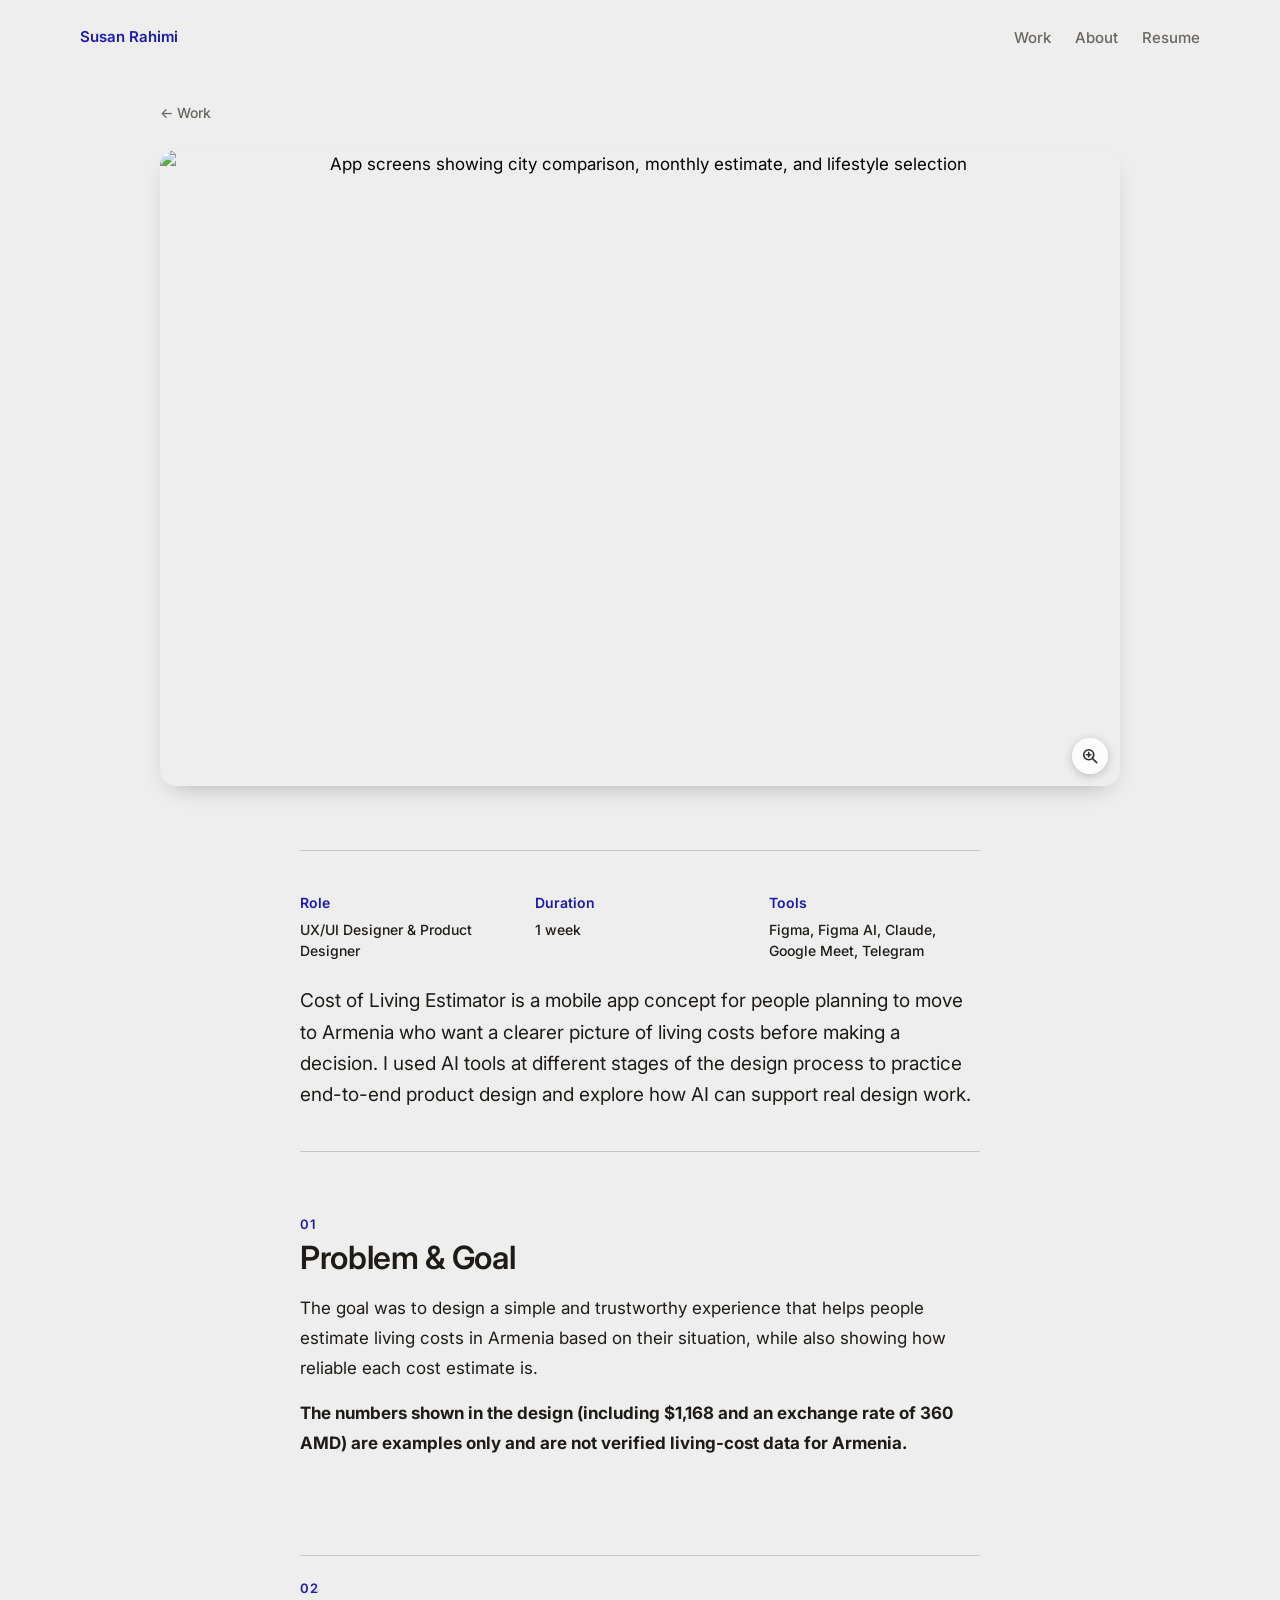
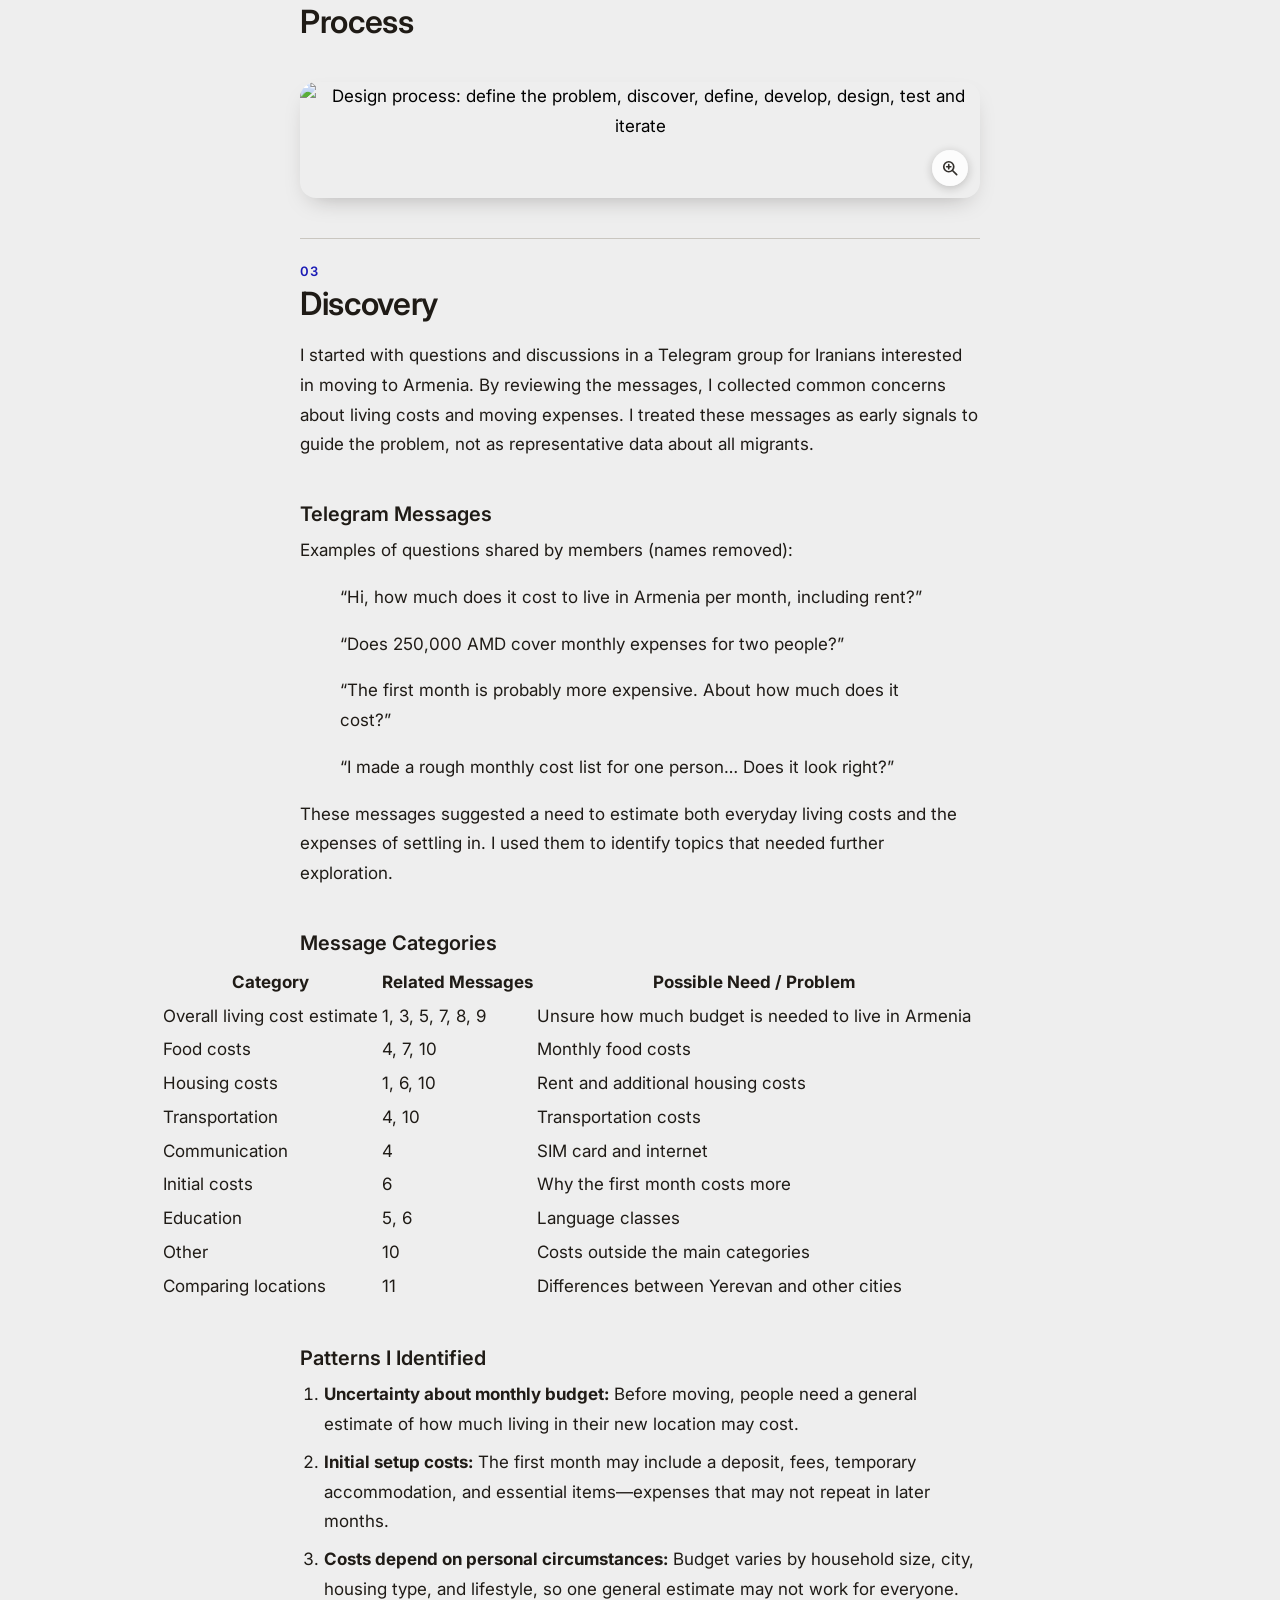
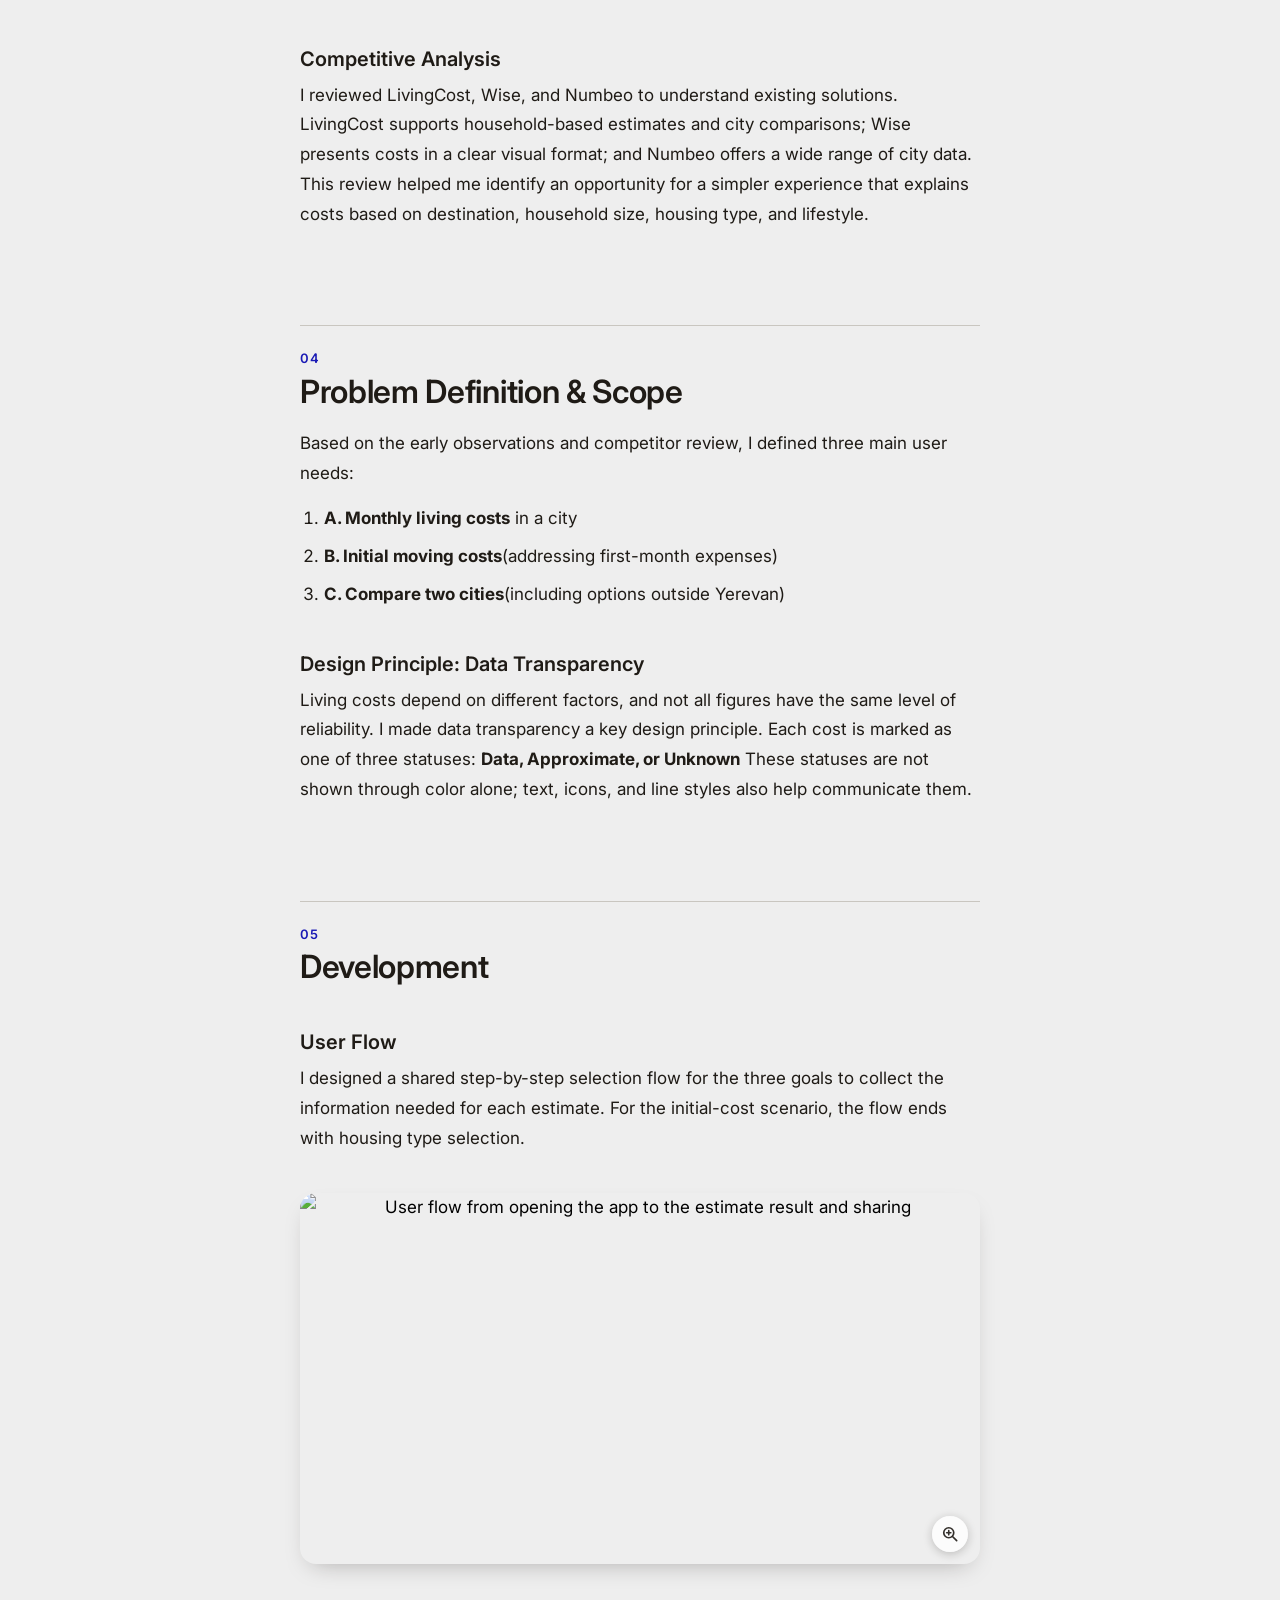
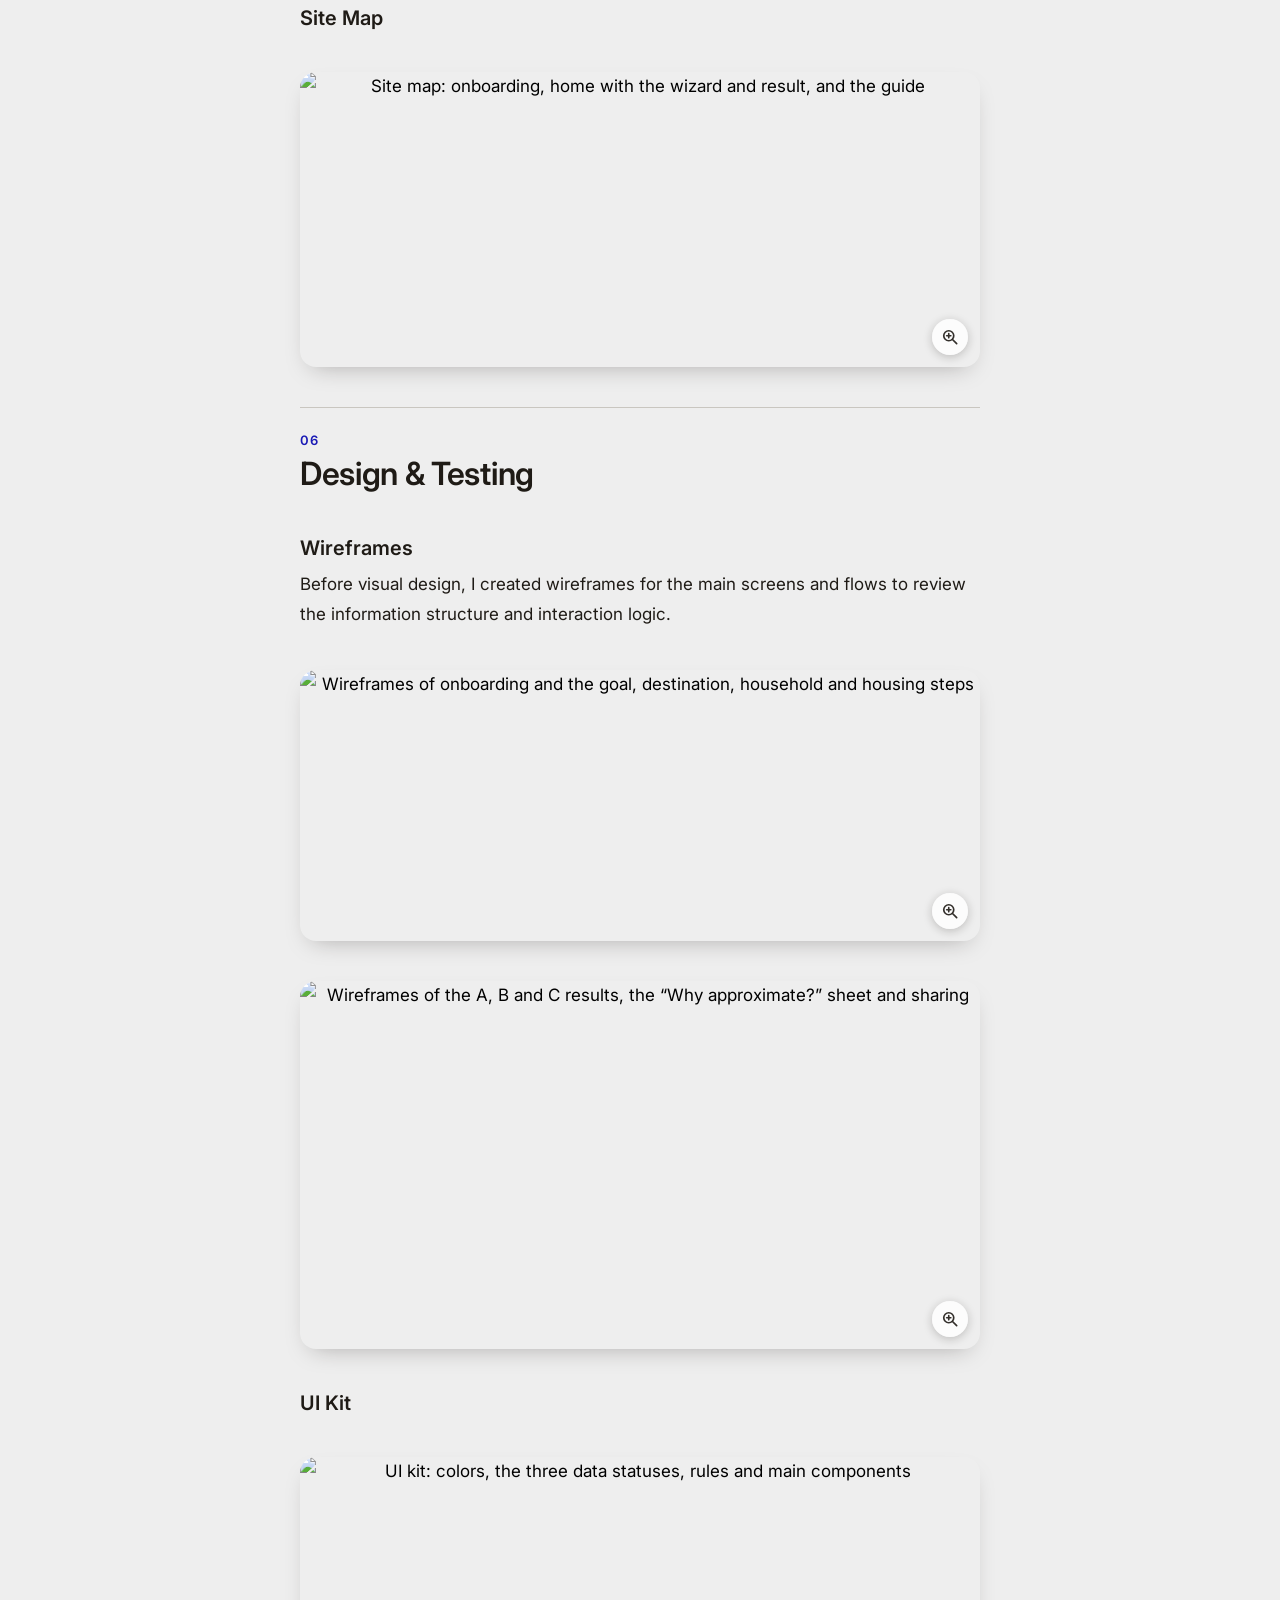
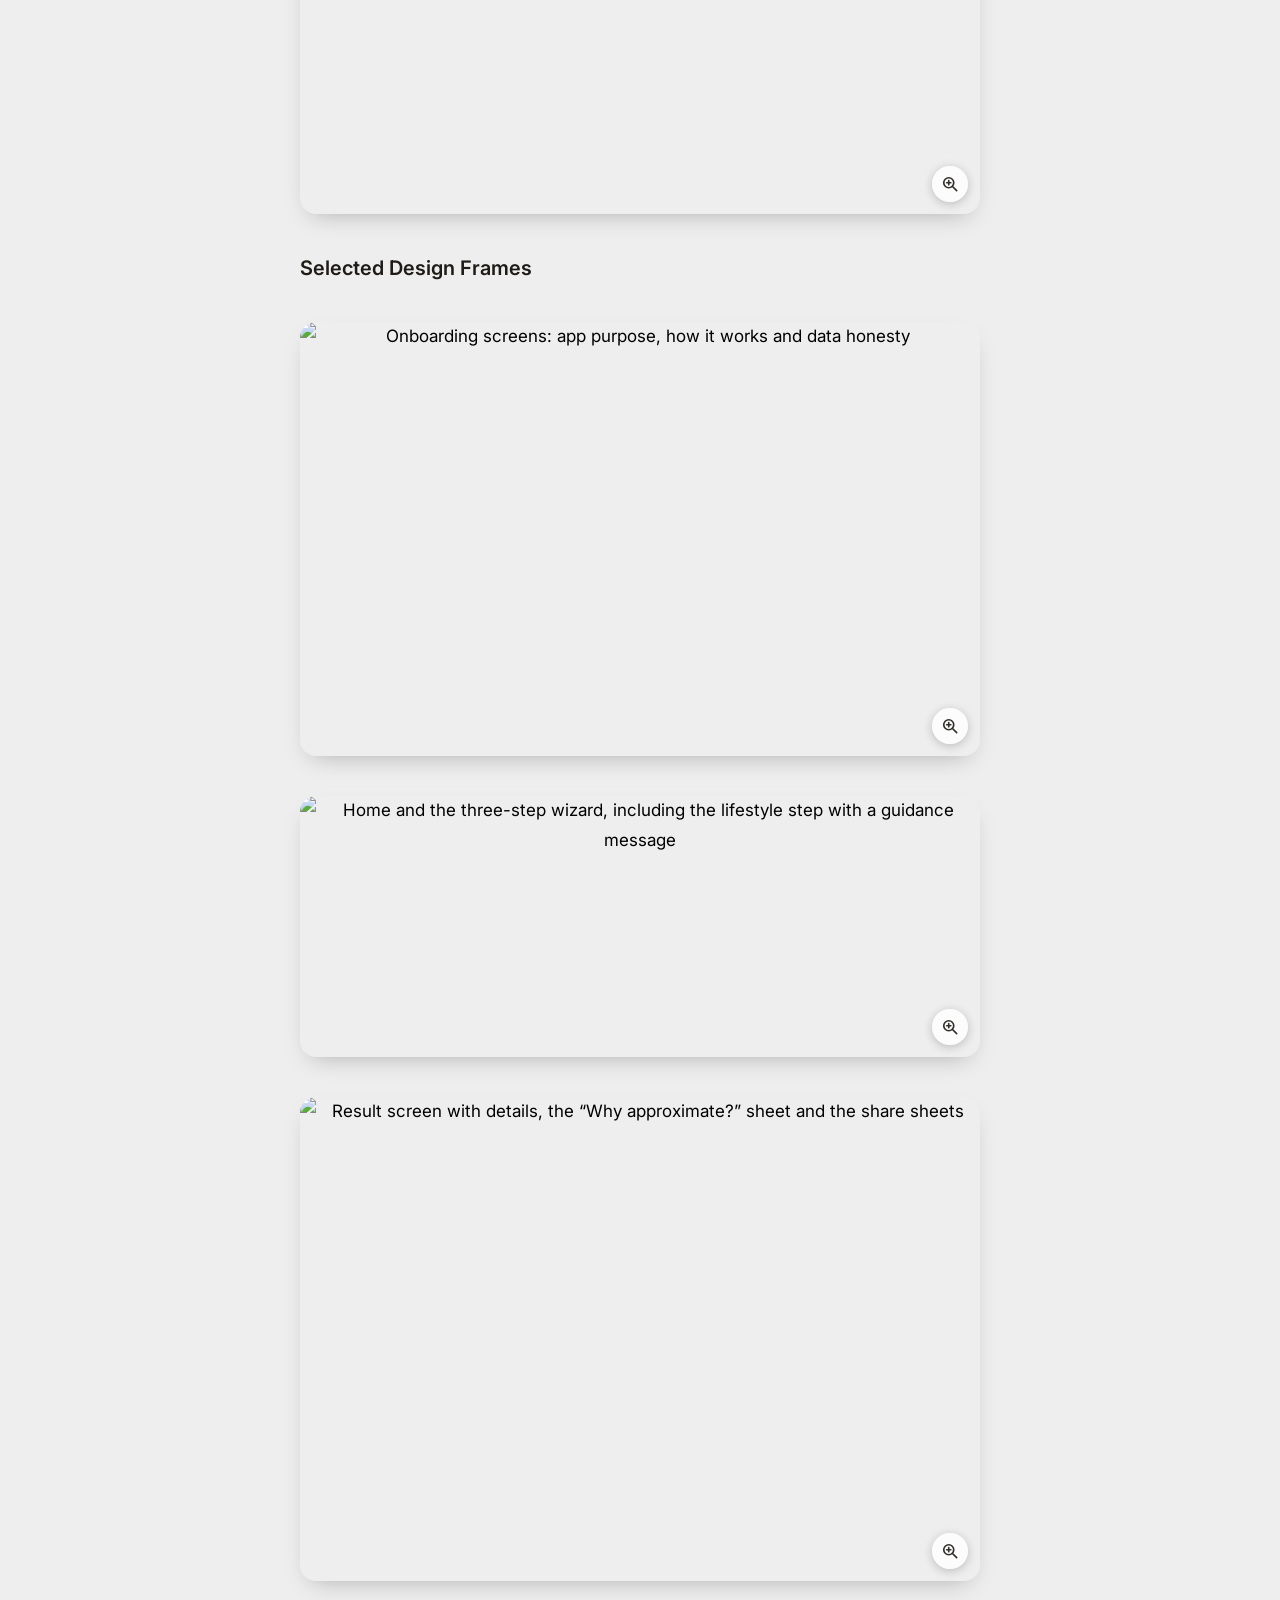
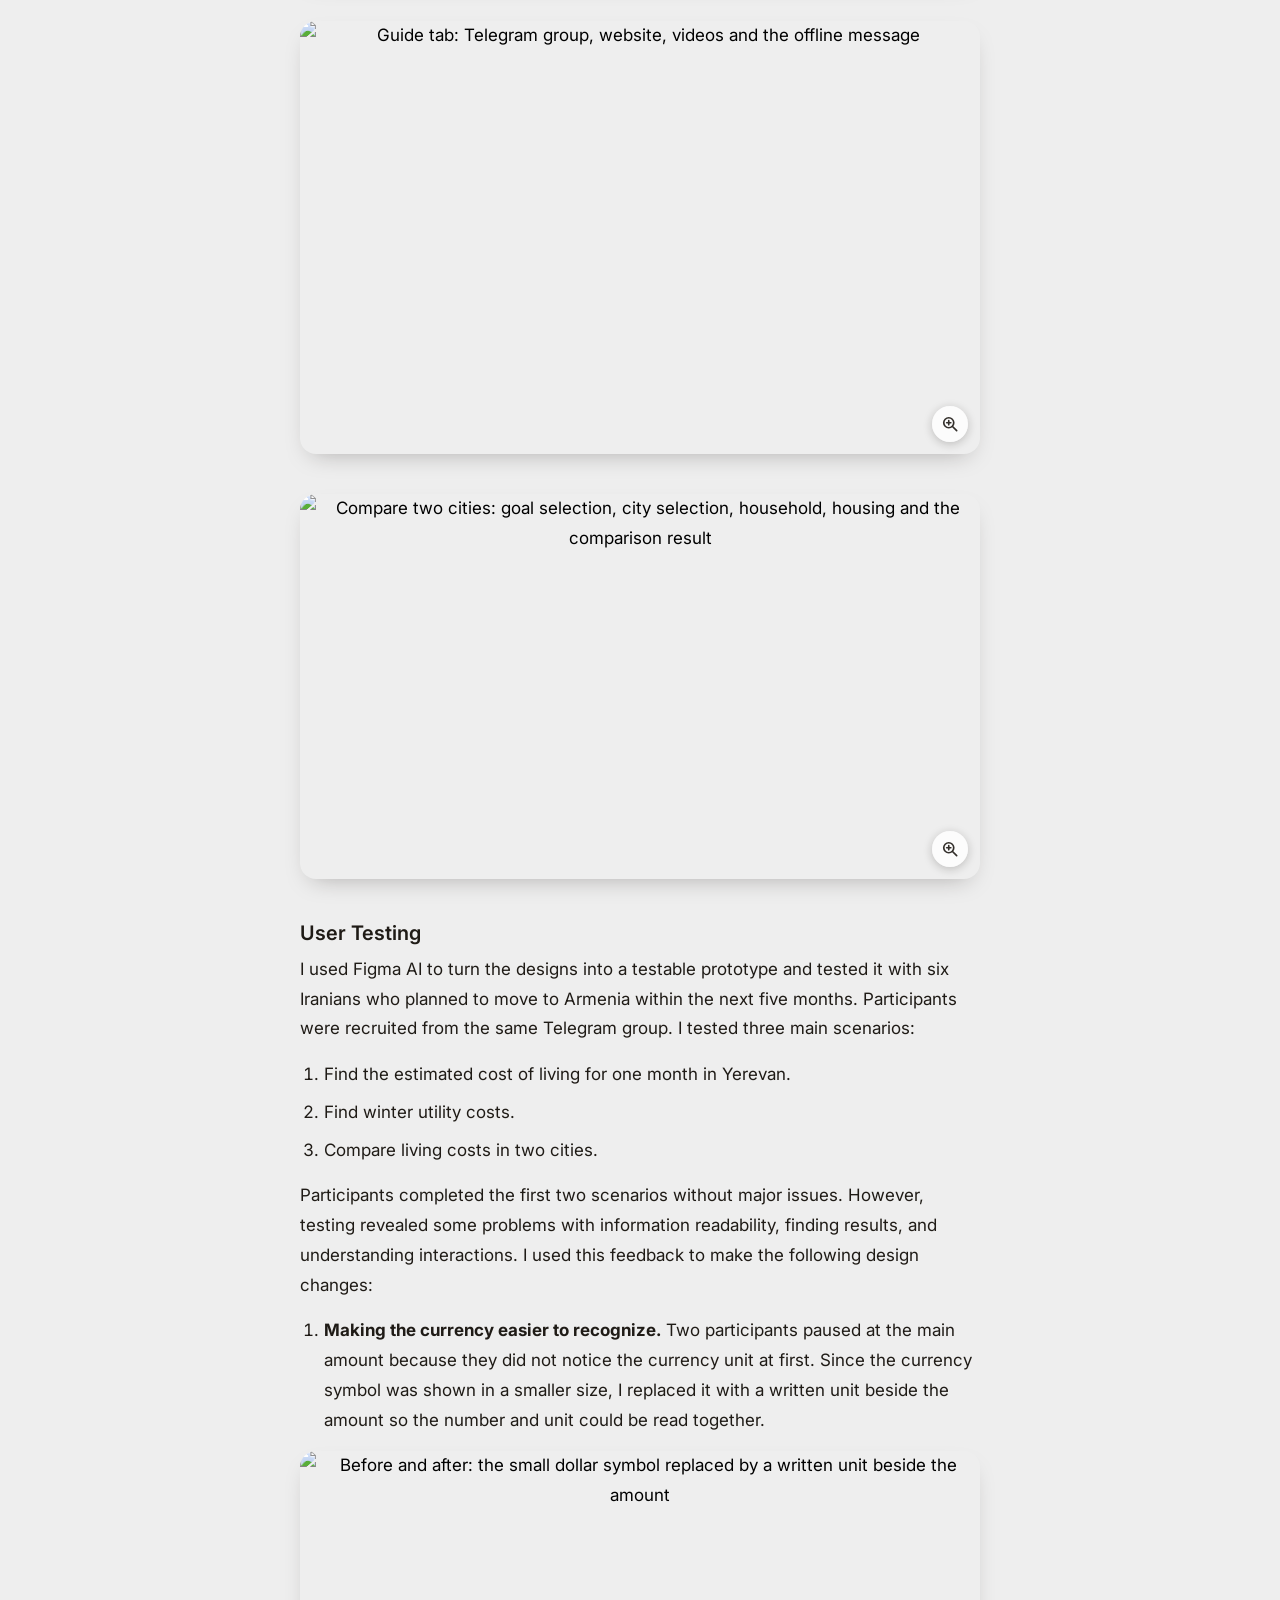
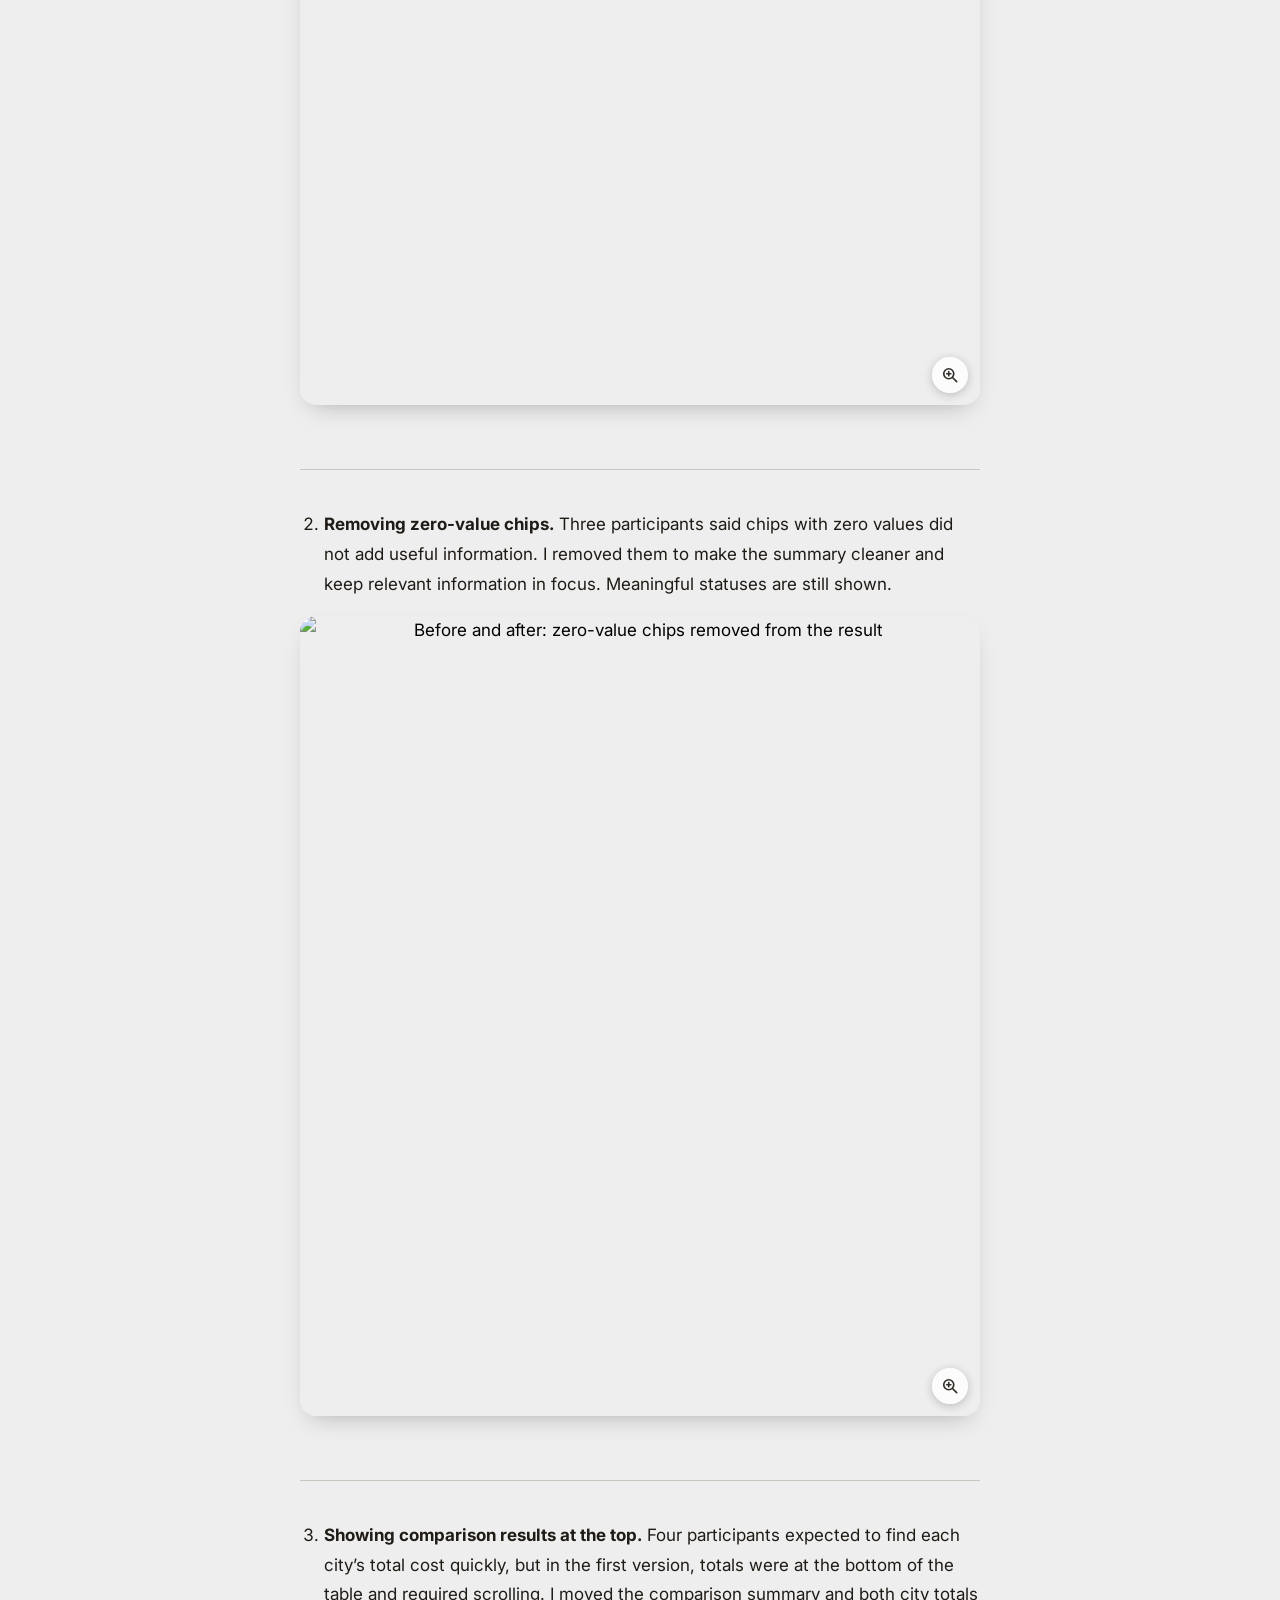
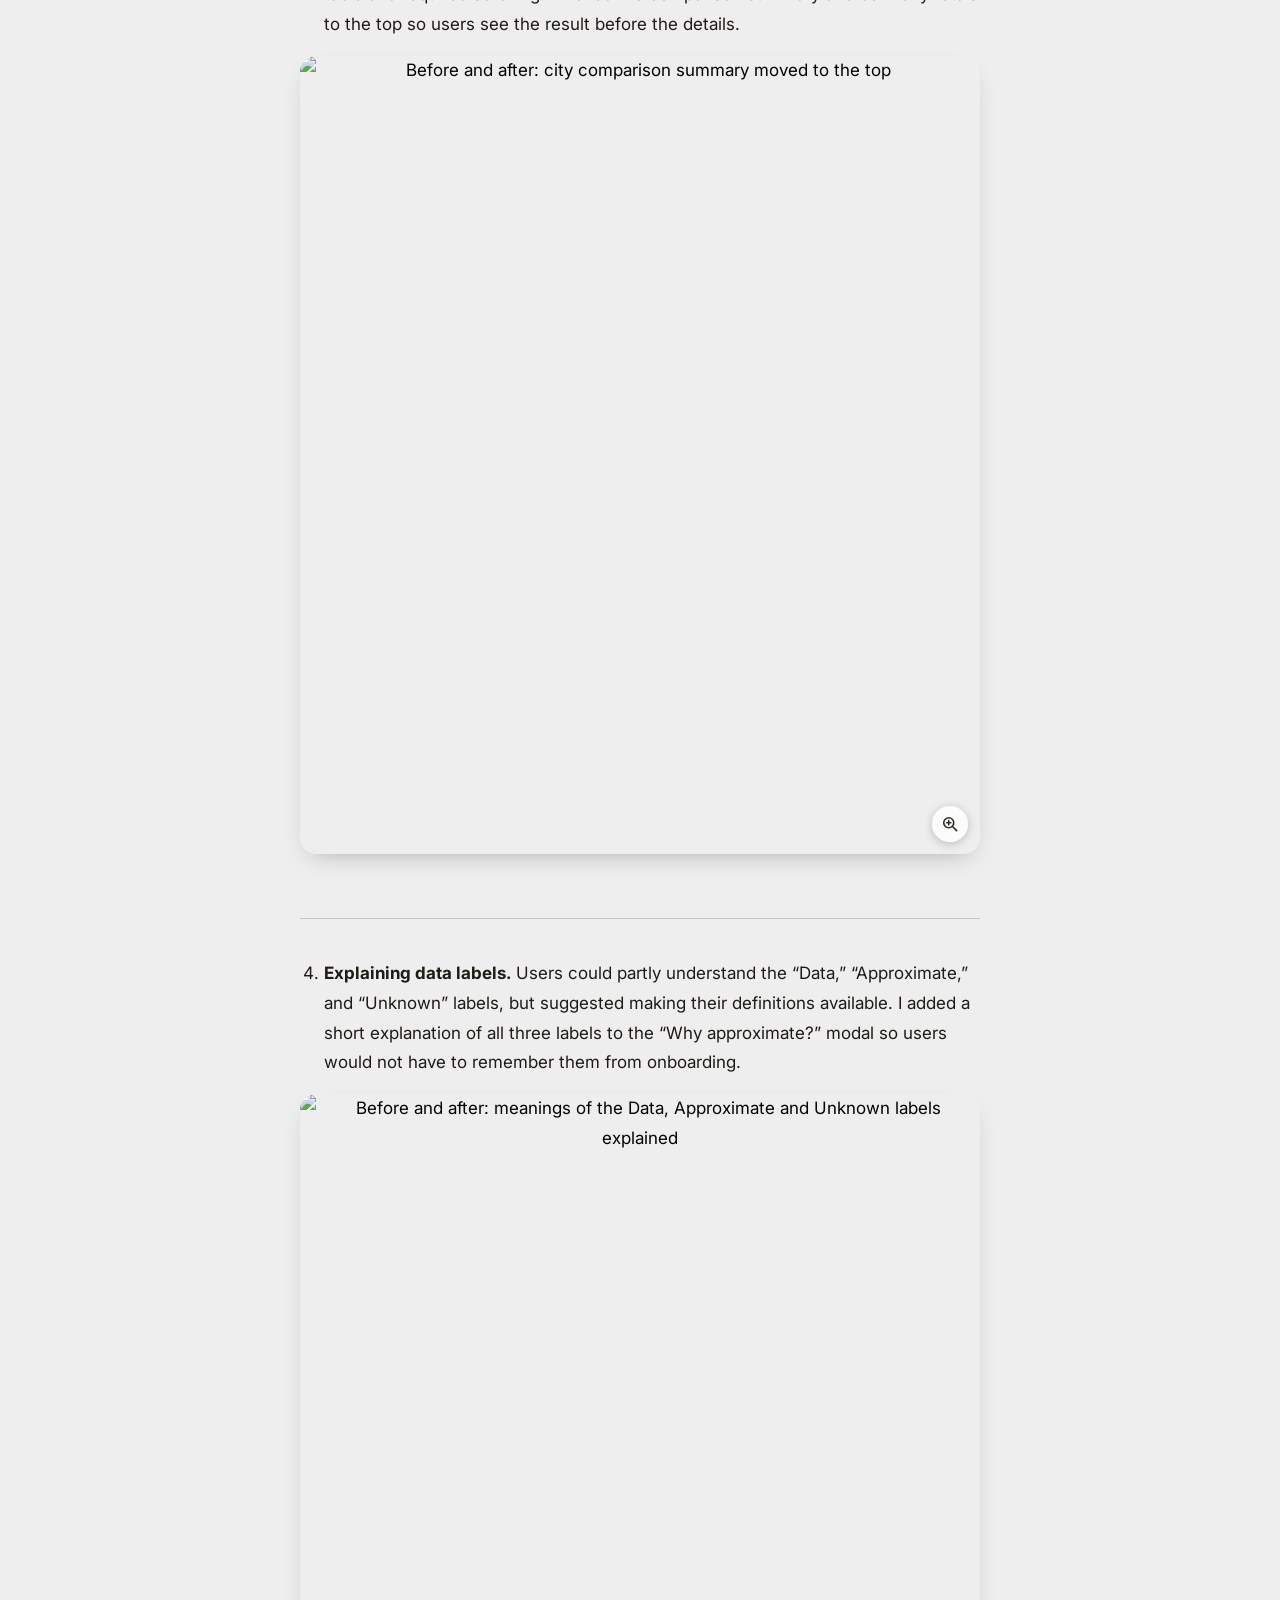
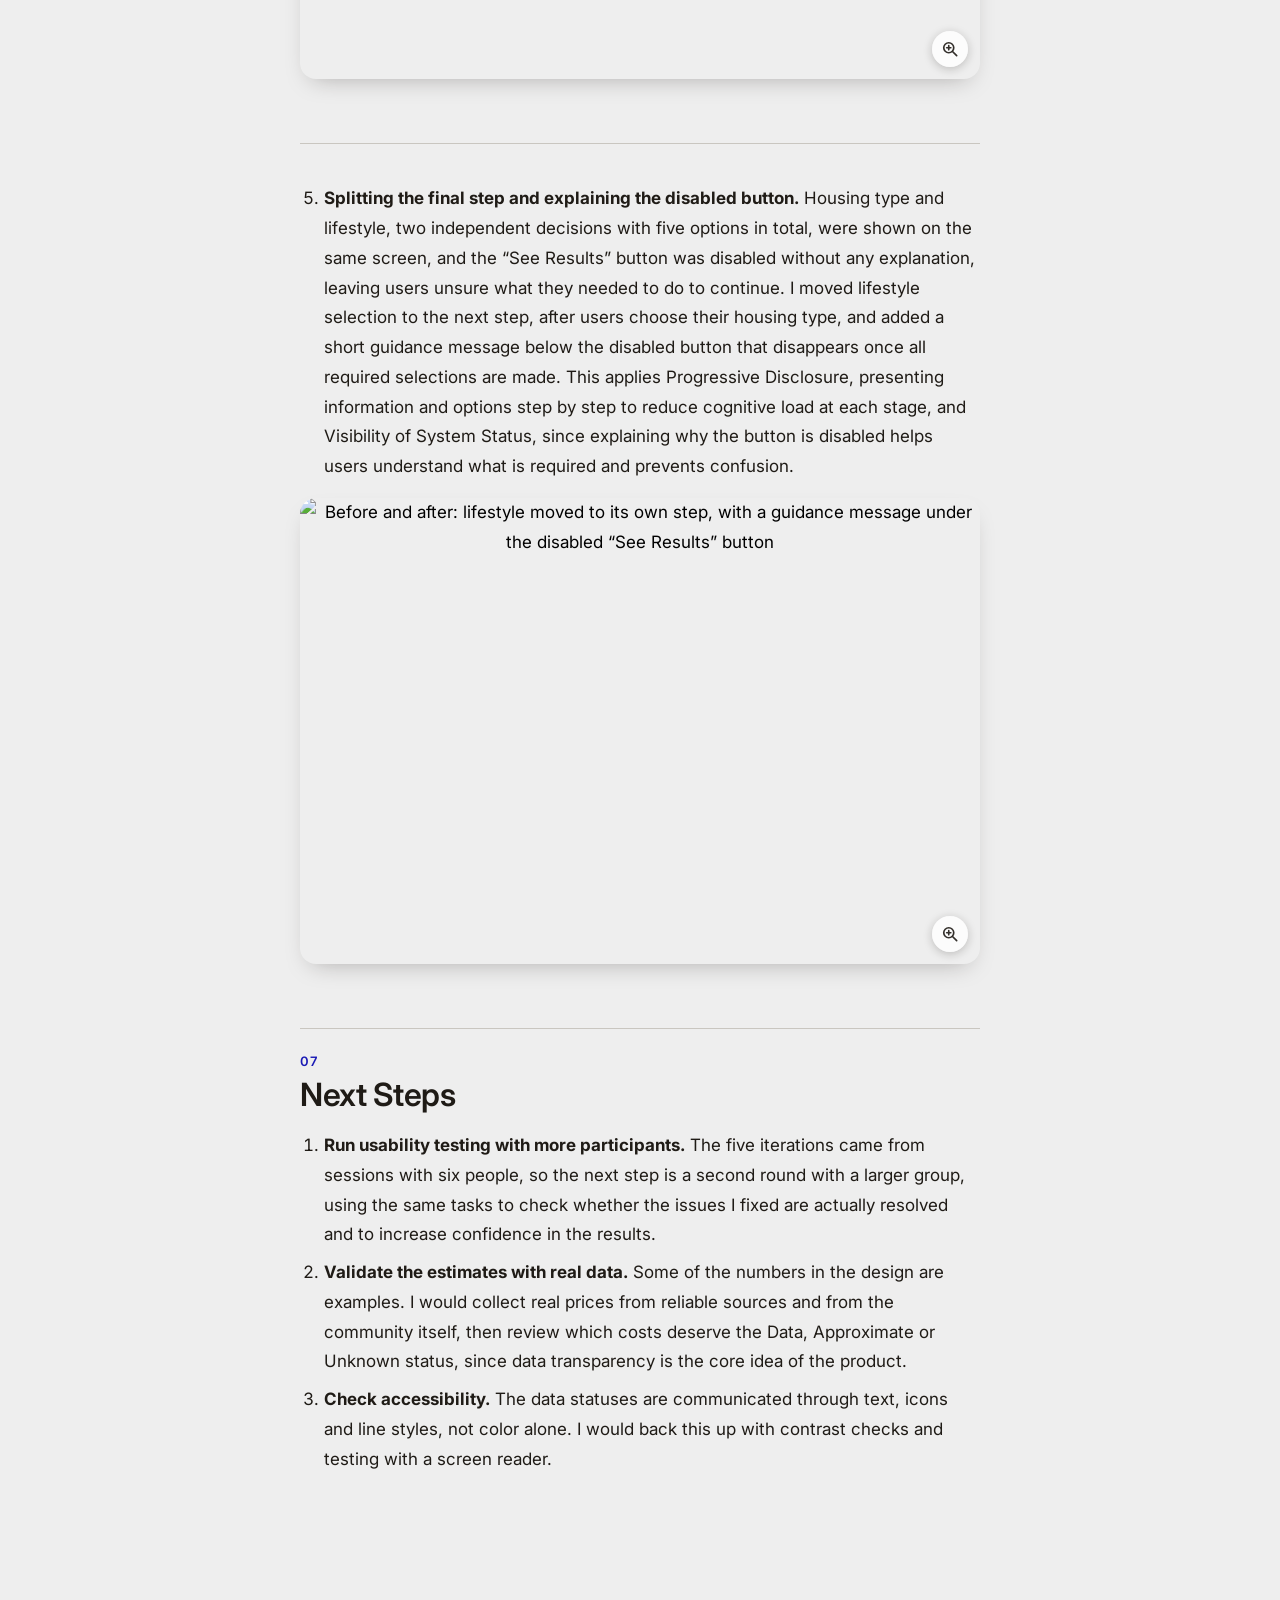
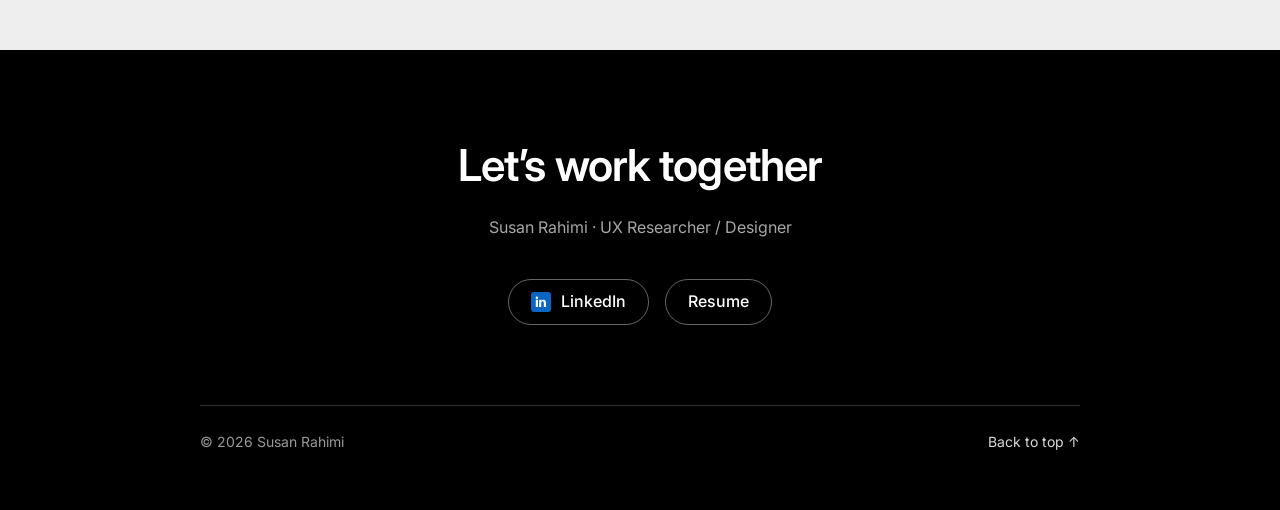
==== projects/cost-of-living-estimator.html @ b1d02ae1 "Add files via upload" ====
<!DOCTYPE html>

<html dir="ltr" lang="en">
<head>
<meta charset="utf-8"/>
<meta content="width=device-width, initial-scale=1" name="viewport"/>
<title>Cost of Living Estimator | Susan Rahimi</title>
<meta content="Product design case study: A mobile app concept to estimate living costs in Armenia, from discovery to user testing." name="description"/>
<link href="https://fonts.googleapis.com" rel="preconnect"/>
<link crossorigin="" href="https://fonts.gstatic.com" rel="preconnect"/>
<link href="https://fonts.googleapis.com/css2?family=Inter:wght@400;500;600&amp;family=Vazirmatn:wght@400;500;600&amp;display=swap" rel="stylesheet"/>
<link href="../css/project.css" rel="stylesheet"/>
<link href="../css/case-extra.css" rel="stylesheet"/>
</head>
<body class="theme-cost" id="top">
<header class="site-header">
<a class="brand" href="../index.html">Susan Rahimi</a>
<nav aria-label="Main" class="nav">
<a href="../index.html">Work</a>
<a href="../about.html">About</a>
<a href="../resume.pdf">Resume</a>
</nav>
</header>
<div aria-hidden="true" class="progress"><span></span></div>
<main class="case">
<a class="back" href="../index.html">← Work</a>
<h1 class="sr-only">Cost of Living Estimator</h1>
<figure class="cover">
<img alt="App screens showing city comparison, monthly estimate, and lifestyle selection" height="1060" src="../images/cost-of-living/cover.webp" width="1600"/>
</figure>
<section aria-label="Project summary" class="summary">
<dl>
<div><dt>Role</dt><dd>UX/UI Designer &amp; Product Designer</dd></div>
<div><dt>Duration</dt><dd>1 week</dd></div>
<div><dt>Tools</dt><dd>Figma, Figma AI, Claude, Google Meet, Telegram</dd></div>
</dl>
<p>Cost of Living Estimator is a mobile app concept for people planning to move to Armenia who want a clearer picture of living costs before making a decision. I used AI tools at different stages of the design process to practice end-to-end product design and explore how AI can support real design work.</p>
</section>
<div class="prose">
<h2>Problem &amp; Goal</h2>
<p>The goal was to design a simple and trustworthy experience that helps people estimate living costs in Armenia based on their situation, while also showing how reliable each cost estimate is.</p>
<p><strong>The numbers shown in the design (including $1,168 and an exchange rate of 360 AMD) are examples only and are not verified living-cost data for Armenia.</strong></p>
<h2>Process</h2>
</div>
<figure class="figure"><img alt="Design process: define the problem, discover, define, develop, design, test and iterate" height="324" loading="lazy" src="../images/cost-of-living/design-process-en.webp" width="1912"/></figure>
<div class="prose">
<h2>Discovery</h2>
<p>I started with questions and discussions in a Telegram group for Iranians interested in moving to Armenia. By reviewing the messages, I collected common concerns about living costs and moving expenses. I treated these messages as early signals to guide the problem, not as representative data about all migrants.</p>
<h3>Telegram Messages</h3>
<p>Examples of questions shared by members (names removed):</p>
<blockquote>“Hi, how much does it cost to live in Armenia per month, including rent?”</blockquote>
<blockquote>“Does 250,000 AMD cover monthly expenses for two people?”</blockquote>
<blockquote>“The first month is probably more expensive. About how much does it cost?”</blockquote>
<blockquote>“I made a rough monthly cost list for one person… Does it look right?”</blockquote>
<p>These messages suggested a need to estimate both everyday living costs and the expenses of settling in. I used them to identify topics that needed further exploration.</p>
<h3>Message Categories</h3>
</div>
<div class="table-wrap">
<table>
<thead><tr><th>Category</th><th>Related Messages</th><th>Possible Need / Problem</th></tr></thead>
<tbody>
<tr><td>Overall living cost estimate</td><td>1,  3,  5,  7,  8,  9</td><td>Unsure how much budget is needed to live in Armenia</td></tr>
<tr><td>Food costs</td><td>4,  7,  10</td><td>Monthly food costs</td></tr>
<tr><td>Housing costs</td><td>1,  6,  10</td><td>Rent and additional housing costs</td></tr>
<tr><td>Transportation</td><td>4,  10</td><td>Transportation costs</td></tr>
<tr><td>Communication</td><td>4</td><td>SIM card and internet</td></tr>
<tr><td>Initial costs</td><td>6</td><td>Why the first month costs more</td></tr>
<tr><td>Education</td><td>5,  6</td><td>Language classes</td></tr>
<tr><td>Other</td><td>10</td><td>Costs outside the main categories</td></tr>
<tr><td>Comparing locations</td><td>11</td><td>Differences between Yerevan and other cities</td></tr>
</tbody>
</table>
</div>
<div class="prose">
<h3>Patterns I Identified</h3>
<ol>
<li><strong>Uncertainty about monthly budget:</strong> Before moving, people need a general estimate of how much living in their new location may cost.</li>
<li><strong>Initial setup costs:</strong> The first month may include a deposit, fees, temporary accommodation, and essential items—expenses that may not repeat in later months.</li>
<li><strong>Costs depend on personal circumstances:</strong> Budget varies by household size, city, housing type, and lifestyle, so one general estimate may not work for everyone.</li>
</ol>
<h3>Competitive Analysis</h3>
<p>I reviewed LivingCost, Wise, and Numbeo to understand existing solutions. LivingCost supports household-based estimates and city comparisons; Wise presents costs in a clear visual format; and Numbeo offers a wide range of city data. This review helped me identify an opportunity for a simpler experience that explains costs based on destination, household size, housing type, and lifestyle.</p>
<h2>Problem Definition &amp; Scope</h2>
<p>Based on the early observations and competitor review, I defined three main user needs:</p>
<ol>
<li><strong>A. Monthly living costs</strong> in a city</li>
<li><strong>B. Initial moving costs</strong>(addressing first-month expenses)</li>
<li><strong>C. Compare two cities</strong>(including options outside Yerevan)</li>
</ol>
<h3>Design Principle: Data Transparency</h3>
<p>Living costs depend on different factors, and not all figures have the same level of reliability. I made data transparency a key design principle. Each cost is marked as one of three statuses: <strong>Data, Approximate, or Unknown</strong> These statuses are not shown through color alone; text, icons, and line styles also help communicate them.</p>
<h2>Development</h2>
<h3>User Flow</h3>
<p>I designed a shared step-by-step selection flow for the three goals to collect the information needed for each estimate. For the initial-cost scenario, the flow ends with housing type selection.</p>
</div>
<figure class="figure"><img alt="User flow from opening the app to the estimate result and sharing" height="1091" loading="lazy" src="../images/cost-of-living/user-flow-en.webp" width="2000"/></figure>
<div class="prose">
<h3>Site Map</h3>
</div>
<figure class="figure"><img alt="Site map: onboarding, home with the wizard and result, and the guide" height="867" loading="lazy" src="../images/cost-of-living/sitemap-en.webp" width="2000"/></figure>
<div class="prose">
<h2>Design &amp; Testing</h2>
<h3>Wireframes</h3>
<p>Before visual design, I created wireframes for the main screens and flows to review the information structure and interaction logic.</p>
</div>
<figure class="figure"><img alt="Wireframes of onboarding and the goal, destination, household and housing steps" height="797" loading="lazy" src="../images/cost-of-living/wireframes-1.webp" width="2000"/></figure>
<figure class="figure"><img alt="Wireframes of the A, B and C results, the “Why approximate?” sheet and sharing" height="1082" loading="lazy" src="../images/cost-of-living/wireframes-2.webp" width="2000"/></figure>
<div class="prose">
<h3>UI Kit</h3>
</div>
<figure class="figure"><img alt="UI kit: colors, the three data statuses, rules and main components" height="1052" loading="lazy" src="../images/cost-of-living/ui-kit.webp" width="2000"/></figure>
<div class="prose">
<h3>Selected Design Frames</h3>
</div>
<figure class="figure"><img alt="Onboarding screens: app purpose, how it works and data honesty" height="1276" loading="lazy" src="../images/cost-of-living/frames-1-onboarding.webp" width="2000"/></figure>
<figure class="figure"><img alt="Home and the three-step wizard, including the lifestyle step with a guidance message" height="766" loading="lazy" src="../images/cost-of-living/frames-2-goal-a-steps.webp" width="2000"/></figure>
<figure class="figure"><img alt="Result screen with details, the “Why approximate?” sheet and the share sheets" height="1425" loading="lazy" src="../images/cost-of-living/frames-3-results-sheets.webp" width="2000"/></figure>
<figure class="figure"><img alt="Guide tab: Telegram group, website, videos and the offline message" height="1274" loading="lazy" src="../images/cost-of-living/frames-4-guide.webp" width="2000"/></figure>
<figure class="figure"><img alt="Compare two cities: goal selection, city selection, household, housing and the comparison result" height="1131" loading="lazy" src="../images/cost-of-living/frames-5-compare-cities.webp" width="2000"/></figure>
<div class="prose">
<h3>User Testing</h3>
<p>I used Figma AI to turn the designs into a testable prototype and tested it with six Iranians who planned to move to Armenia within the next five months. Participants were recruited from the same Telegram group. I tested three main scenarios:</p>
<ol>
<li>Find the estimated cost of living for one month in Yerevan.</li>
<li>Find winter utility costs.</li>
<li>Compare living costs in two cities.</li>
</ol>
<p>Participants completed the first two scenarios without major issues. However, testing revealed some problems with information readability, finding results, and understanding interactions. I used this feedback to make the following design changes:</p>
</div>
<div class="test-item">
<div class="prose"><ol><li><strong>Making the currency easier to recognize.</strong> Two participants paused at the main amount because they did not notice the currency unit at first. Since the currency symbol was shown in a smaller size, I replaced it with a written unit beside the amount so the number and unit could be read together.</li></ol></div>
<figure class="figure"><img alt="Before and after: the small dollar symbol replaced by a written unit beside the amount" height="1629" loading="lazy" src="../images/cost-of-living/iteration-1.webp" width="2000"/></figure>
</div>
<div class="test-item">
<div class="prose"><ol start="2"><li><strong>Removing zero-value chips.</strong> Three participants said chips with zero values did not add useful information. I removed them to make the summary cleaner and keep relevant information in focus. Meaningful statuses are still shown.</li></ol></div>
<figure class="figure"><img alt="Before and after: zero-value chips removed from the result" height="2354" loading="lazy" src="../images/cost-of-living/iteration-2.webp" width="2000"/></figure>
</div>
<div class="test-item">
<div class="prose"><ol start="3"><li><strong>Showing comparison results at the top.</strong> Four participants expected to find each city’s total cost quickly, but in the first version, totals were at the bottom of the table and required scrolling. I moved the comparison summary and both city totals to the top so users see the result before the details.</li></ol></div>
<figure class="figure"><img alt="Before and after: city comparison summary moved to the top" height="2348" loading="lazy" src="../images/cost-of-living/iteration-3.webp" width="2000"/></figure>
</div>
<div class="test-item">
<div class="prose"><ol start="4"><li><strong>Explaining data labels.</strong> Users could partly understand the “Data,” “Approximate,” and “Unknown” labels, but suggested making their definitions available. I added a short explanation of all three labels to the “Why approximate?” modal so users would not have to remember them from onboarding.</li></ol></div>
<figure class="figure"><img alt="Before and after: meanings of the Data, Approximate and Unknown labels explained" height="1721" loading="lazy" src="../images/cost-of-living/iteration-4.webp" width="2000"/></figure>
</div>
<div class="test-item">
<div class="prose"><ol start="5"><li><strong>Splitting the final step and explaining the disabled button.</strong> Housing type and lifestyle, two independent decisions with five options in total, were shown on the same screen, and the “See Results” button was disabled without any explanation, leaving users unsure what they needed to do to continue. I moved lifestyle selection to the next step, after users choose their housing type, and added a short guidance message below the disabled button that disappears once all required selections are made. This applies Progressive Disclosure, presenting information and options step by step to reduce cognitive load at each stage, and Visibility of System Status, since explaining why the button is disabled helps users understand what is required and prevents confusion.</li></ol></div>
<figure class="figure"><img alt="Before and after: lifestyle moved to its own step, with a guidance message under the disabled “See Results” button" height="1370" loading="lazy" src="../images/cost-of-living/iteration-5.webp" width="2000"/></figure>
</div>
<div class="prose">
<h2>Next Steps</h2>
<ol>
<li><strong>Run usability testing with more participants.</strong> The five iterations came from sessions with six people, so the next step is a second round with a larger group, using the same tasks to check whether the issues I fixed are actually resolved and to increase confidence in the results.</li>
<li><strong>Validate the estimates with real data.</strong> Some of the numbers in the design are examples. I would collect real prices from reliable sources and from the community itself, then review which costs deserve the Data, Approximate or Unknown status, since data transparency is the core idea of the product.</li>
<li><strong>Check accessibility.</strong> The data statuses are communicated through text, icons and line styles, not color alone. I would back this up with contrast checks and testing with a screen reader.</li>
</ol>
</div>
</main>
<footer class="site-footer">
<div class="footer-inner">
<p class="footer-title">Let’s work together</p>
<p class="footer-sub">Susan Rahimi · UX Researcher / Designer</p>
<div class="footer-links">
<a href="https://www.linkedin.com/in/susan-rahimi/" rel="noopener" target="_blank"><svg aria-hidden="true" viewbox="0 0 40 40"><rect fill="#0A66C2" height="40" rx="6" width="40"></rect><path d="M9.6 15.6h4.3V30H9.6zM11.75 8.9a2.5 2.5 0 110 5 2.5 2.5 0 010-5zM16.6 15.6h4.1v2h.06c.57-1.08 1.97-2.2 4.05-2.2 4.33 0 5.13 2.85 5.13 6.55V30h-4.3v-7.3c0-1.74-.03-3.98-2.42-3.98-2.43 0-2.8 1.9-2.8 3.85V30h-4.3z" fill="#fff"></path></svg>LinkedIn</a>
<a href="../resume.pdf">Resume</a>
</div>
<div class="footer-bottom"><span>© 2026 Susan Rahimi</span><a href="#top">Back to top ↑</a></div>
</div>
</footer>
<script defer="" src="../js/lightbox.js"></script>
<script defer="" src="../js/progress.js"></script>
</body>
</html>
---- css/project.css ----
:root{
  /* Color (same as home) */
  --bg:#eeeeee;
  --ink:#1f1b16;
  --ink-2:#6b6760;
  --line:#c9c6c0;
  --accent:#1a1ab5;
  --footer:#000;

  /* Type scale (base 16px) */
  --font:'Inter',system-ui,-apple-system,'Segoe UI',Roboto,Helvetica,Arial,sans-serif;
  --fs-h2:clamp(1.5rem,2vw + 1rem,2rem);
  --fs-h3:1.25rem;
  --fs-body:1rem;
  --fs-label:.8125rem;
  --fs-small:.875rem;
  --fs-nav:.9375rem;

  /* Spacing (multiples of 8) */
  --s1:8px; --s2:16px; --s3:24px; --s5:40px; --s8:64px; --s12:96px;
}
*,*::before,*::after{box-sizing:border-box}
html{-webkit-text-size-adjust:100%}
body{margin:0;background:var(--bg);color:var(--ink);font-family:var(--font);font-size:var(--fs-body);line-height:1.7;-webkit-font-smoothing:antialiased}
img{display:block;max-width:100%;height:auto}
a{color:inherit}
a:focus-visible{outline:2px solid var(--accent);outline-offset:4px;border-radius:2px}
.sr-only{position:absolute;width:1px;height:1px;margin:-1px;padding:0;overflow:hidden;clip:rect(0,0,0,0);white-space:nowrap;border:0}

/* Header */
.site-header{display:flex;justify-content:space-between;align-items:center;gap:var(--s3);padding:var(--s3) var(--s5);max-width:1200px;margin:0 auto}
.brand{font-size:var(--fs-nav);font-weight:600;text-decoration:none;color:var(--accent)}
.nav{display:flex;gap:var(--s3)}
.nav a{font-size:var(--fs-nav);font-weight:500;text-decoration:none;color:var(--ink-2);line-height:1.4}
.nav a[aria-current="page"],.nav a:hover{color:var(--ink)}

/* Case study */
.case{max-width:1040px;margin:0 auto;padding:var(--s3) var(--s5) var(--s12)}
.cover{max-width:1040px;margin:0 auto var(--s8)}
.cover img,.figure img{width:100%;border-radius:16px;box-shadow:0 10px 24px -12px rgba(31,27,22,.35)}
.prose{max-width:720px;margin:0 auto}
.prose h2{margin:var(--s12) 0 var(--s2);font-size:var(--fs-h2);font-weight:600;line-height:1.3;letter-spacing:-.01em}
.prose h2:first-child{margin-top:0}
.prose h3{margin:var(--s5) 0 var(--s1);font-size:var(--fs-h3);font-weight:600;line-height:1.4}
.prose h4{margin:var(--s3) 0 4px;font-size:var(--fs-small);font-weight:600;line-height:1.4;letter-spacing:0;text-transform:none;color:var(--accent)}
.prose p{margin:0 0 var(--s2)}
.prose ul{margin:0 0 var(--s2);padding-left:1.25em}
.prose li{margin-bottom:var(--s1)}
.prose .strong{font-weight:600}
.status{list-style:none;padding:0}
.figure{max-width:720px;margin:var(--s5) auto}

/* More projects: a separate band so it reads as outside this case study */
.more{background:#e3e2df;border-top:1px solid var(--line);padding:var(--s12) var(--s5) calc(var(--s8) + clamp(48px,8vw,96px))}
.more ul{display:grid;grid-template-columns:repeat(2,minmax(0,1fr));gap:var(--s2);max-width:840px;margin:0 auto;list-style:none;padding:0}
.more a{display:block;border-radius:16px;transition:transform .25s ease}
.more a:hover{transform:translateY(-4px)}
.more img{width:100%;border-radius:16px}

/* Footer */
.site-footer{position:relative;background:var(--footer);margin-top:var(--s8);color:#fff}
.footer-inner{display:flex;flex-direction:column;align-items:center;gap:var(--s3);max-width:960px;margin:0 auto;padding:clamp(50px,7vw,98px) var(--s5) 56px;text-align:center}
.footer-title{margin:0;font-size:clamp(1.75rem,3vw + 1rem,2.75rem);font-weight:600;line-height:1.15;letter-spacing:-.02em}
.footer-sub{margin:0;color:rgba(255,255,255,.65);font-size:var(--fs-body);line-height:1.5}
.footer-links{display:flex;flex-wrap:wrap;justify-content:center;gap:var(--s2);margin-top:var(--s2)}
.footer-links a{display:inline-flex;align-items:center;gap:10px;padding:12px 22px;border:1px solid rgba(255,255,255,.4);border-radius:999px;color:#fff;text-decoration:none;font-size:var(--fs-body);font-weight:500;line-height:1.2;transition:background .2s,color .2s,border-color .2s}
.footer-links a:hover{background:#fff;color:#000;border-color:#fff}
.footer-links a:focus-visible{outline:2px solid #fff;outline-offset:3px}
.footer-links svg{width:20px;height:20px}
.footer-bottom{display:flex;justify-content:space-between;align-items:center;gap:var(--s2);width:100%;margin-top:56px;padding-top:var(--s3);border-top:1px solid rgba(255,255,255,.18);font-size:var(--fs-small);color:rgba(255,255,255,.6)}
.footer-bottom a{color:rgba(255,255,255,.85);text-decoration:none}
.footer-bottom a:hover{color:#fff;text-decoration:underline}
@media (max-width:560px){.footer-bottom{flex-direction:column}}

@media (max-width:760px){
  .site-header{padding:var(--s2) var(--s3)}
  .case{padding:var(--s2) var(--s3) var(--s8)}
  .more{padding:var(--s8) var(--s3) calc(var(--s5) + 48px)}
  .more ul{grid-template-columns:1fr}
  .prose h2{margin-top:var(--s8)}
}
@media (prefers-reduced-motion:reduce){.more a{transition:none}.more a:hover{transform:none}}

/* Click-to-enlarge */
.zoom-btn{position:relative;display:block;width:100%;margin:0;padding:0;border:0;border-radius:16px;background:none;font:inherit;cursor:zoom-in}
.zoom-btn:focus-visible{outline:2px solid var(--accent);outline-offset:4px}
.zoom-btn::after{content:"";position:absolute;right:12px;bottom:12px;width:36px;height:36px;border-radius:50%;background:rgba(255,255,255,.92) url("data:image/svg+xml,%3Csvg xmlns='http://www.w3.org/2000/svg' viewBox='0 0 24 24' fill='none' stroke='%231f1b16' stroke-width='2' stroke-linecap='round'%3E%3Ccircle cx='10.5' cy='10.5' r='6'/%3E%3Cpath d='M15 15l5 5M10.5 8v5M8 10.5h5'/%3E%3C/svg%3E") center/20px no-repeat;box-shadow:0 2px 8px rgba(31,27,22,.25);opacity:.9;transition:opacity .2s}
.zoom-btn:hover::after{opacity:1}
.lightbox{position:fixed;inset:0;width:100%;height:100%;max-width:none;max-height:none;margin:0;padding:var(--s3);border:0;background:rgba(20,18,15,.88)}
.lightbox[open]{display:flex;align-items:center;justify-content:center}
.lightbox img{width:auto;height:auto;max-width:100%;max-height:100%;object-fit:contain;border-radius:12px;background:#fff}
.lightbox-close{position:fixed;top:16px;right:16px;width:44px;height:44px;border:0;border-radius:50%;background:#fff;color:var(--ink);font-size:28px;line-height:1;cursor:pointer}
.lightbox-close:focus-visible{outline:2px solid #fff;outline-offset:3px}

/* Case-study refinements (standard for every project page) */
body{font-size:1.0625rem;line-height:1.75}
.case{counter-reset:sec}
.prose{max-width:680px}
.figure{max-width:680px}

/* Reading progress */
.progress{position:fixed;top:0;left:0;right:0;z-index:30;height:3px;background:transparent}
.progress span{display:block;height:100%;background:var(--accent);transform-origin:left;transform:scaleX(0)}
.back{display:inline-block;margin-bottom:var(--s3);font-size:var(--fs-small);font-weight:500;color:var(--ink-2);text-decoration:none}
.back:hover{color:var(--ink)}

/* Numbered sections with clear separation */
.prose h2{counter-increment:sec;margin-top:var(--s12);padding-top:var(--s3);border-top:1px solid var(--line);scroll-margin-top:24px}
.prose h2::before{content:counter(sec,decimal-leading-zero);display:block;margin-bottom:4px;font-size:var(--fs-label);font-weight:600;letter-spacing:.08em;color:var(--accent)}
.case > .prose:first-of-type > h2:first-child{margin-top:0;border-top:0;padding-top:0}

/* Findings as cards */
.finding{margin-top:var(--s8);padding:var(--s5);background:#fff;border-radius:16px;box-shadow:0 10px 24px -16px rgba(31,27,22,.3)}
.finding h2{margin-top:0;padding-top:0;border-top:0}
.finding > :last-child{margin-bottom:0}

/* Hypothesis as a pull quote, test results as colour-coded rows, insights as cards */
.callout{margin:var(--s3) 0;padding:var(--s3);background:#fff;border-left:4px solid var(--accent);border-radius:0 12px 12px 0;font-size:1.25rem;font-weight:500;line-height:1.55}
.status li{margin-bottom:var(--s1);padding:12px var(--s2);border-radius:12px}
.status li:nth-child(1){background:#d9eed9}
.status li:nth-child(2){background:#fbebc8}
.status li:nth-child(3){background:#f7d8d5}
.insights{display:grid;gap:var(--s2);padding:0;list-style:none}
.insights li{margin:0;padding:var(--s3);background:#fff;border-top:3px solid var(--accent);border-radius:12px}

@media (max-width:760px){
  .finding{padding:var(--s3)}
}

/* Summary */
.summary{max-width:680px;margin:0 auto var(--s8);padding:var(--s5) 0;border-top:1px solid var(--line);border-bottom:1px solid var(--line)}
.summary dl{display:grid;grid-template-columns:repeat(auto-fit,minmax(150px,1fr));gap:var(--s3);margin:0 0 var(--s3)}
.summary dt{margin-bottom:4px;font-size:var(--fs-small);font-weight:600;letter-spacing:0;text-transform:none;color:var(--accent)}
.summary dd{margin:0;font-size:var(--fs-small);font-weight:500;line-height:1.5}
.summary p{margin:0;font-size:1.1875rem;line-height:1.65}
@media (max-width:760px){.summary dl{grid-template-columns:repeat(2,minmax(0,1fr))}}

/* Additional patterns */
.figure-group{display:grid;gap:var(--s2);max-width:680px;margin:var(--s5) auto}
.figure-group .figure{margin:0}
.prose h4.hyp{margin-top:var(--s5);font-size:var(--fs-h3);font-weight:600;letter-spacing:0;text-transform:none;color:var(--ink);line-height:1.4}
.prose p.small{font-size:var(--fs-small);line-height:1.7}
.prose ul.plain{list-style:none;padding:0}

/* Per-project accent: Behind Beauty Choices */
.theme-beauty{--accent:#D33D16}
.theme-beauty .brand{color:#1a1ab5}

/* Illustrations (blend white backgrounds into the page) and bare screenshots */
.illus{max-width:360px;margin:var(--s5) auto}
.illus img{width:100%;mix-blend-mode:multiply}
.figure.bare img{border-radius:0;box-shadow:none}
.prose ul.links{list-style:none;padding:0}
.prose ul.links a{color:var(--accent);overflow-wrap:anywhere}

/* Per-project accent: SuperRent (yellow is used for shapes; text stays dark for contrast) */
.theme-superrent{--accent:#FBB613}
.theme-superrent .brand{color:#1a1ab5}
.theme-superrent .prose h4,.theme-superrent .summary dt{color:var(--ink)}
.theme-superrent .prose h4::before,.theme-superrent .summary dt::before{content:"";display:inline-block;width:18px;height:3px;margin-right:8px;vertical-align:middle;background:var(--accent)}
.theme-superrent .prose h2::before{color:var(--accent)}
.theme-superrent .prose ul.links a{color:var(--ink);text-decoration:underline;text-decoration-color:var(--accent);text-decoration-thickness:2px;text-underline-offset:3px}
.theme-superrent a:focus-visible,.theme-superrent .zoom-btn:focus-visible{outline-color:var(--ink)}

/* Lightbox: tall page screenshots scroll instead of shrinking */
.lightbox{overflow:auto}
.lightbox.is-tall[open]{align-items:flex-start}
.lightbox img.tall{width:auto;max-width:min(100%,1400px);max-height:none}

/* Gallery of page previews */
.gallery{display:grid;grid-template-columns:repeat(2,minmax(0,1fr));gap:var(--s5) var(--s3);max-width:680px;margin:var(--s5) auto}
.shot{margin:0}
.shot .zoom-btn{aspect-ratio:4/3;overflow:hidden;background:#fff;box-shadow:0 10px 24px -12px rgba(31,27,22,.35)}
.shot .zoom-btn img{width:100%;height:100%;object-fit:cover;object-position:top center;border-radius:0;box-shadow:none;transition:transform .4s ease}
.shot .zoom-btn:hover img{transform:scale(1.03)}
.shot .zoom-btn::before{content:"";position:absolute;left:0;right:0;bottom:0;height:35%;background:linear-gradient(rgba(255,255,255,0),rgba(255,255,255,.96));pointer-events:none}
.shot .zoom-btn::after{z-index:1}
.shot figcaption{margin:0 0 var(--s2);font-size:var(--fs-body);font-weight:600;line-height:1.5}
@media (max-width:760px){.gallery{grid-template-columns:1fr}}
@media (prefers-reduced-motion:reduce){.shot .zoom-btn img{transition:none}.shot .zoom-btn:hover img{transform:none}}

/* Per-project accent: Intelipark */
.theme-intelipark{--accent:#C90000}
.theme-intelipark .brand{color:#1a1ab5}

/* Text beside an illustration */
.split{display:grid;grid-template-columns:minmax(0,1fr) 200px;gap:var(--s5);align-items:center}
.split .illus{max-width:200px;margin:0}
.split ol,.prose ol{margin:0 0 var(--s2);padding-left:1.4em}
.split ol{margin:0}
@media (max-width:760px){.split{grid-template-columns:1fr;gap:var(--s2)}.split .illus{max-width:200px;margin:0 auto}}

/* Phone screens in groups */
.phones{display:grid;grid-template-columns:repeat(var(--cols,4),minmax(0,1fr));gap:var(--s2);max-width:680px;margin:var(--s2) auto var(--s5)}
.phones figure{margin:0}
.phones .zoom-btn img{width:100%;height:auto;border-radius:12px;box-shadow:0 10px 24px -12px rgba(31,27,22,.35)}
.phones .zoom-btn::after{width:28px;height:28px;right:8px;bottom:8px;background-size:16px}
@media (max-width:760px){.phones{grid-template-columns:repeat(2,minmax(0,1fr));gap:var(--s2)}}

/* Plain (sentence-case) sub-titles, e.g. screen groups */
.prose h4.plain{font-size:1.125rem;font-weight:600;letter-spacing:0;text-transform:none;color:var(--ink);line-height:1.4;margin-top:var(--s5)}
.theme-superrent .prose h4.plain::before{display:none}

/* Two images side by side */
.pair{display:grid;grid-template-columns:repeat(2,minmax(0,1fr));gap:var(--s2);max-width:680px;margin:var(--s5) auto}
.pair .figure{margin:0}
@media (max-width:760px){.pair{grid-template-columns:1fr}}

/* A numbered item sits right above its own image; items are clearly separated */
.test-item{max-width:680px;margin:0 auto var(--s8)}
.test-item + .test-item{padding-top:var(--s5);border-top:1px solid var(--line)}
.test-item .prose{max-width:none}
.test-item .prose ol{margin:0 0 var(--s2)}
.test-item .figure{margin:0}

/* Per-project accent: Pet Vet */
.theme-petvet{--accent:#AC747E}
.theme-petvet .brand{color:#1a1ab5}

/* Versa */
.theme-versa{--accent:#215C60}
.theme-versa .brand{color:#1a1ab5}

/* FoodGuardian */
.theme-foodguardian{--accent:#292FB1}
.theme-foodguardian .brand{color:#1a1ab5}
.gallery.one{grid-template-columns:1fr}
.prose ul ul{margin-top:var(--s1)}
.shot.fit .zoom-btn img{object-fit:contain;object-position:center}
.shot.fit .zoom-btn::before{display:none}
.shot.fit .zoom-btn{background:var(--fit-bg,#fff)}

/* Board Meeting */
.theme-boardmeeting{--accent:#164093}
.theme-boardmeeting .brand{color:#1a1ab5}

/* UI Component Library */
.theme-components{--accent:#5E8C1F}
.theme-components .brand{color:#1a1ab5}
.theme-components .figure + .prose{padding-top:var(--s8)}
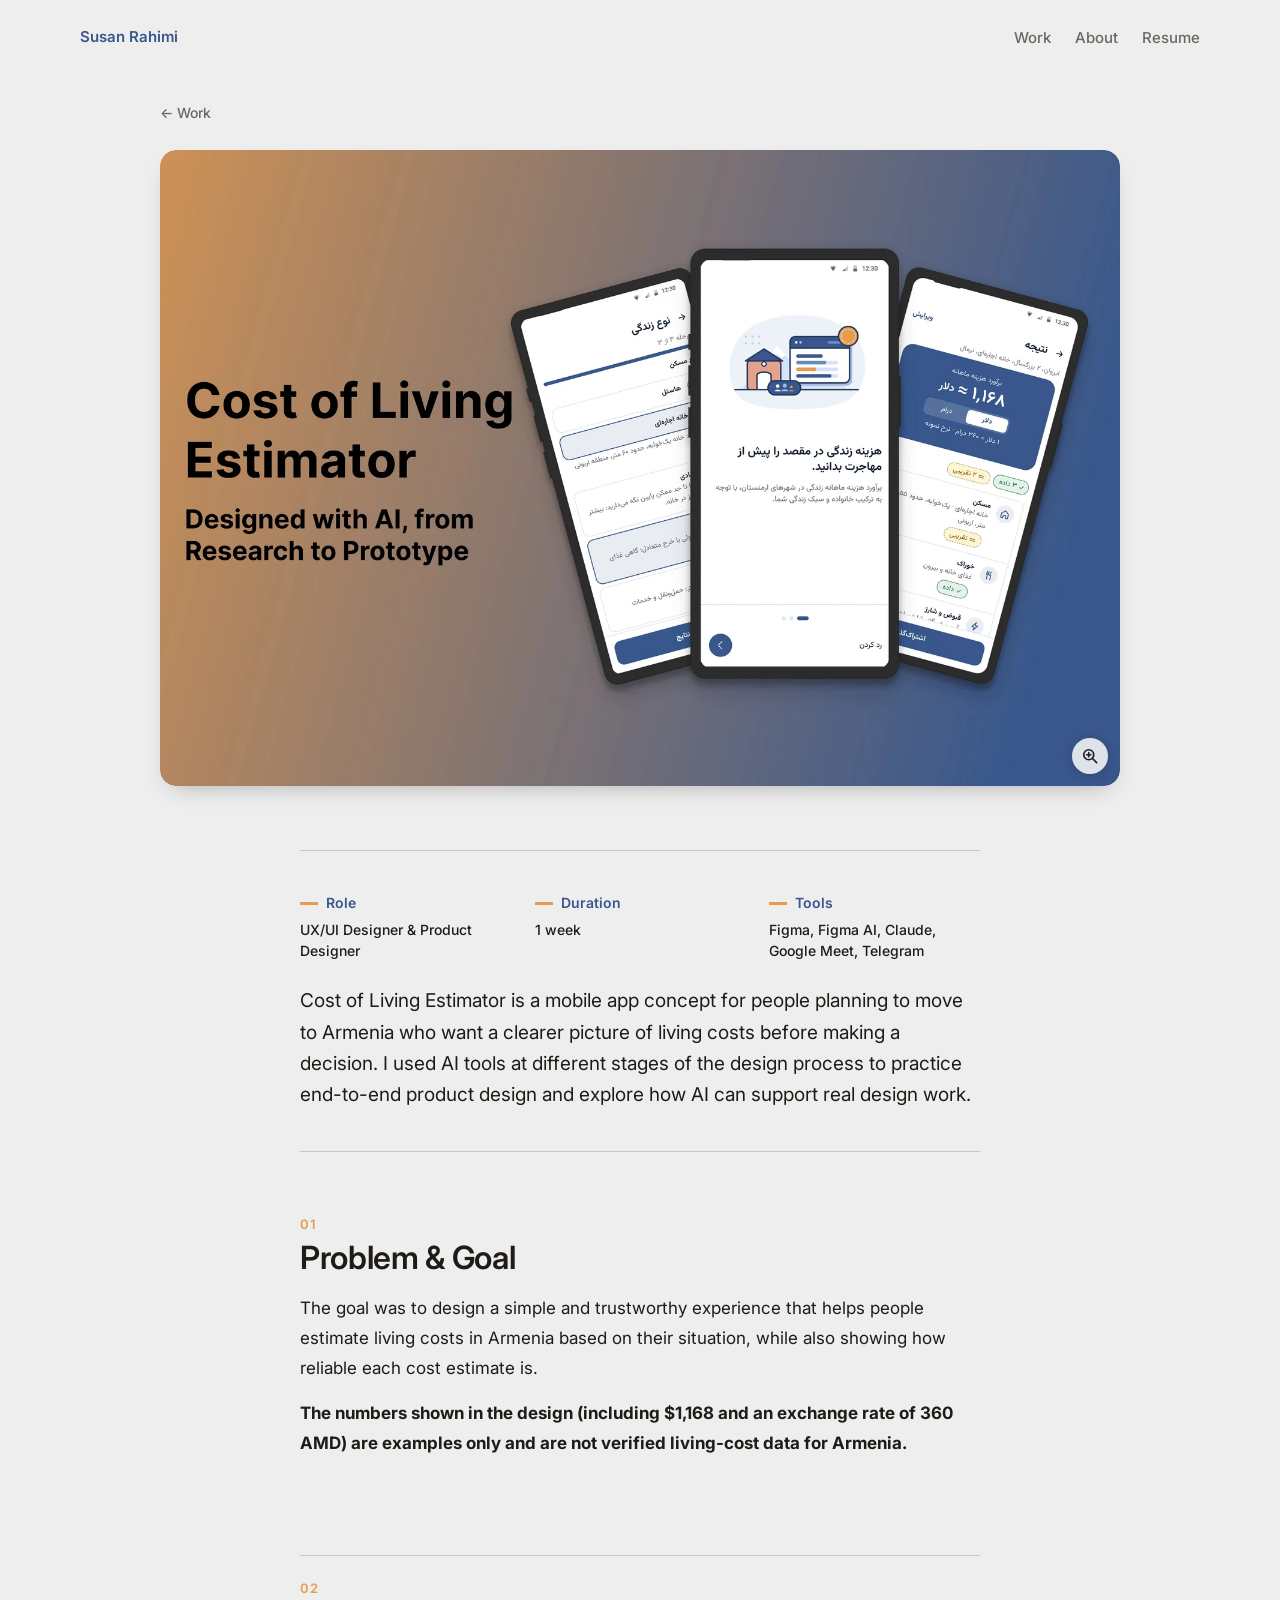
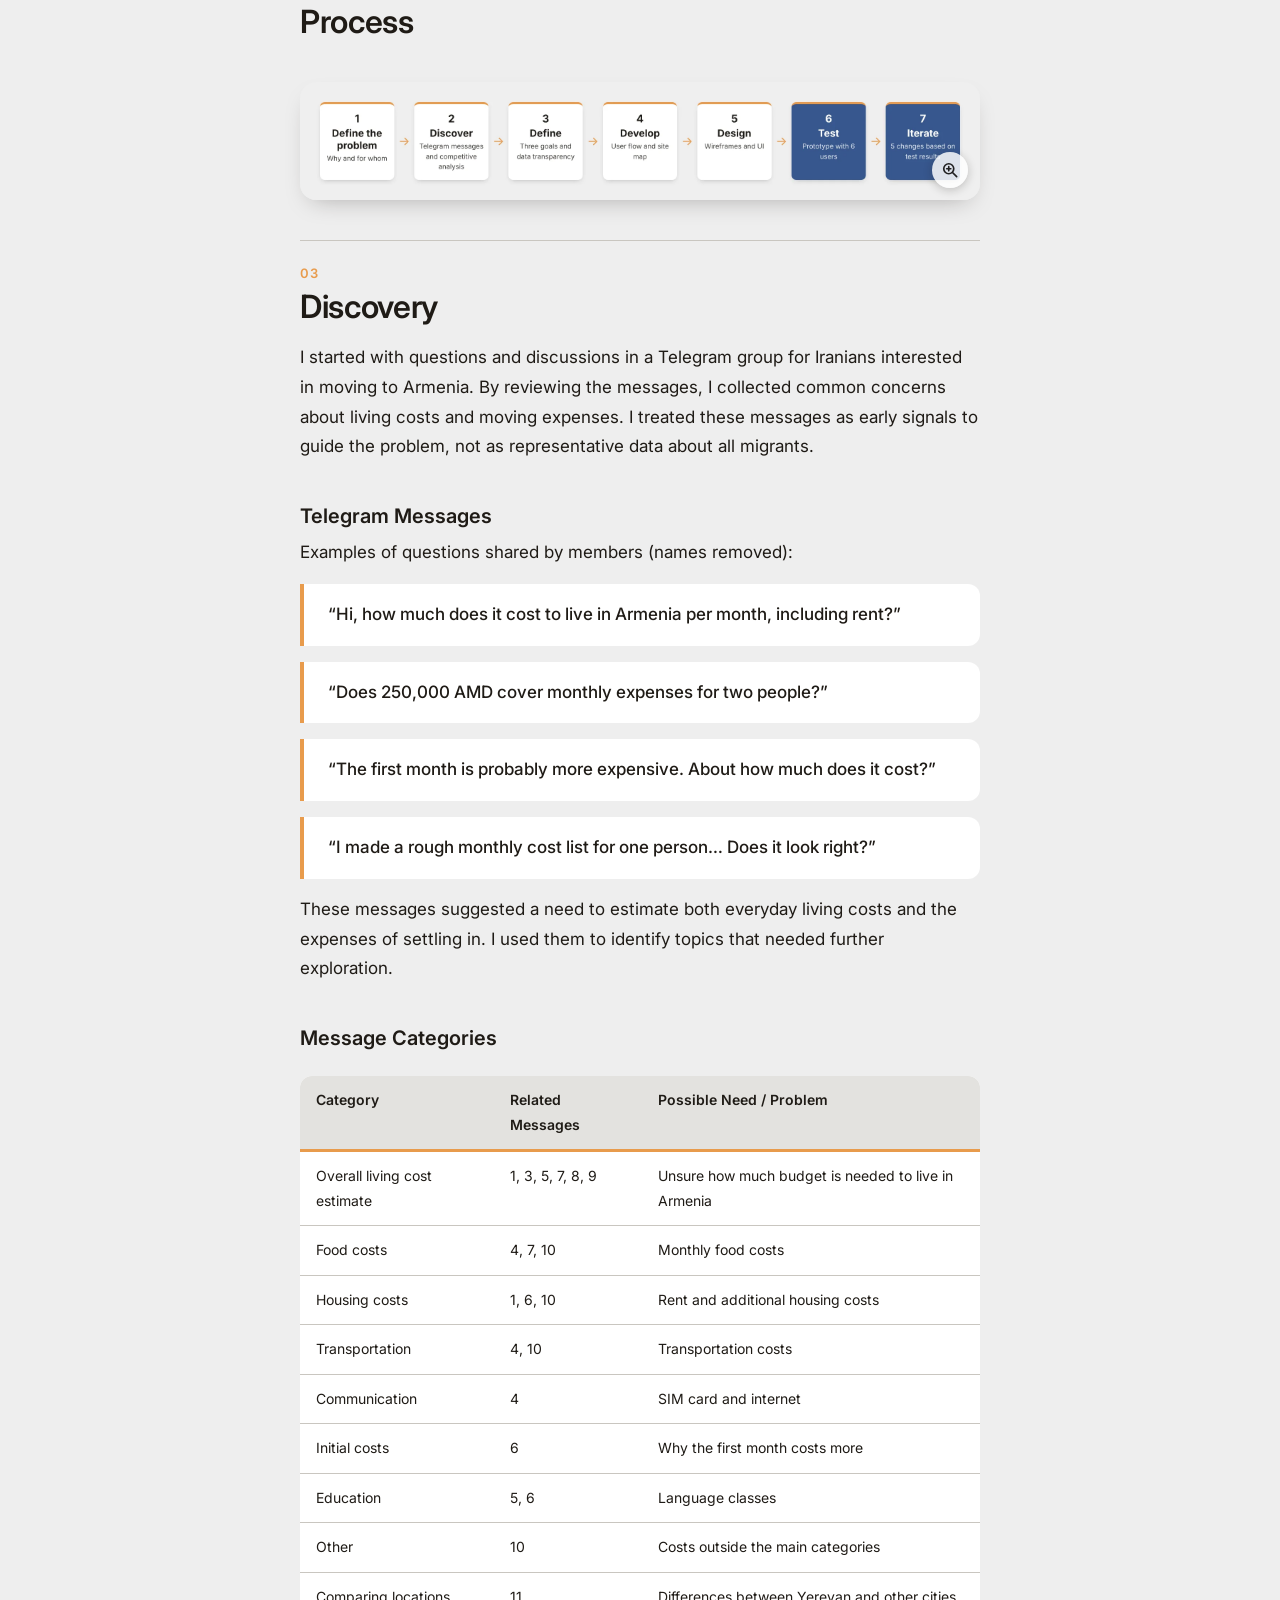
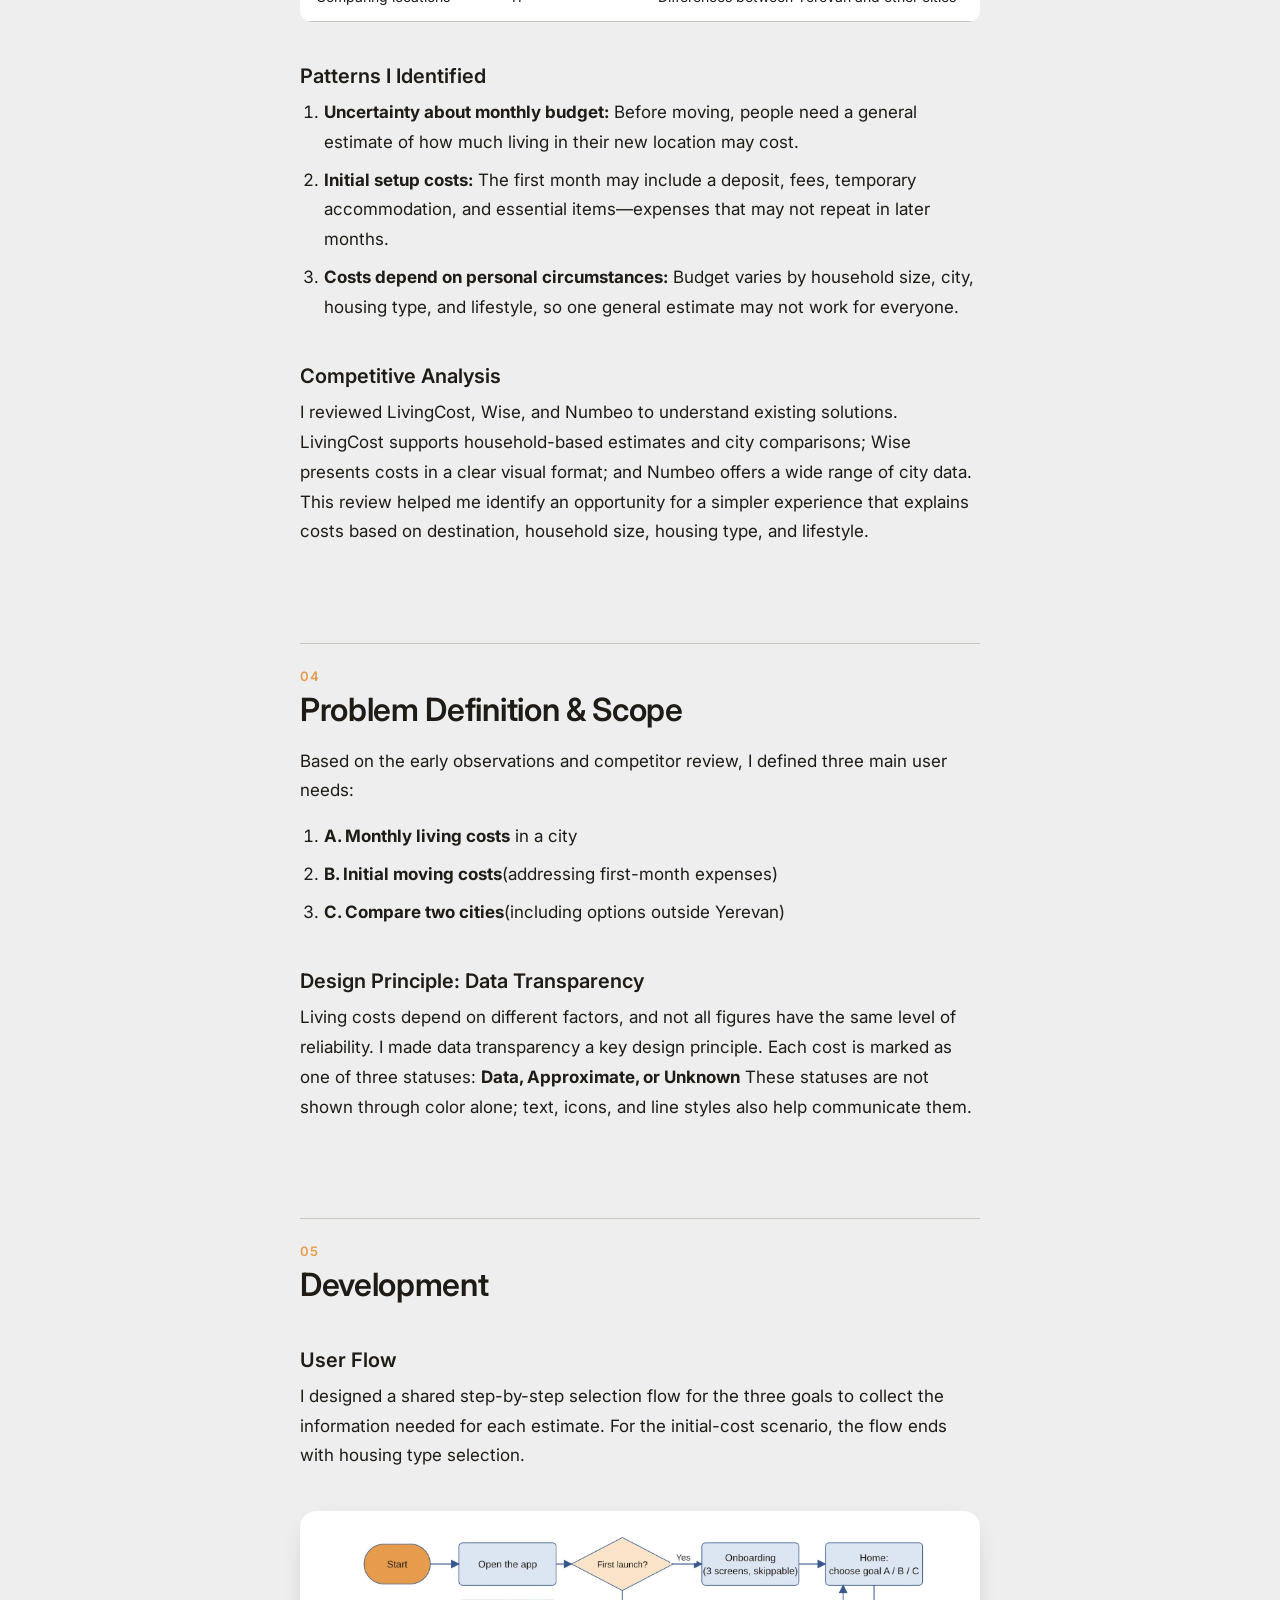
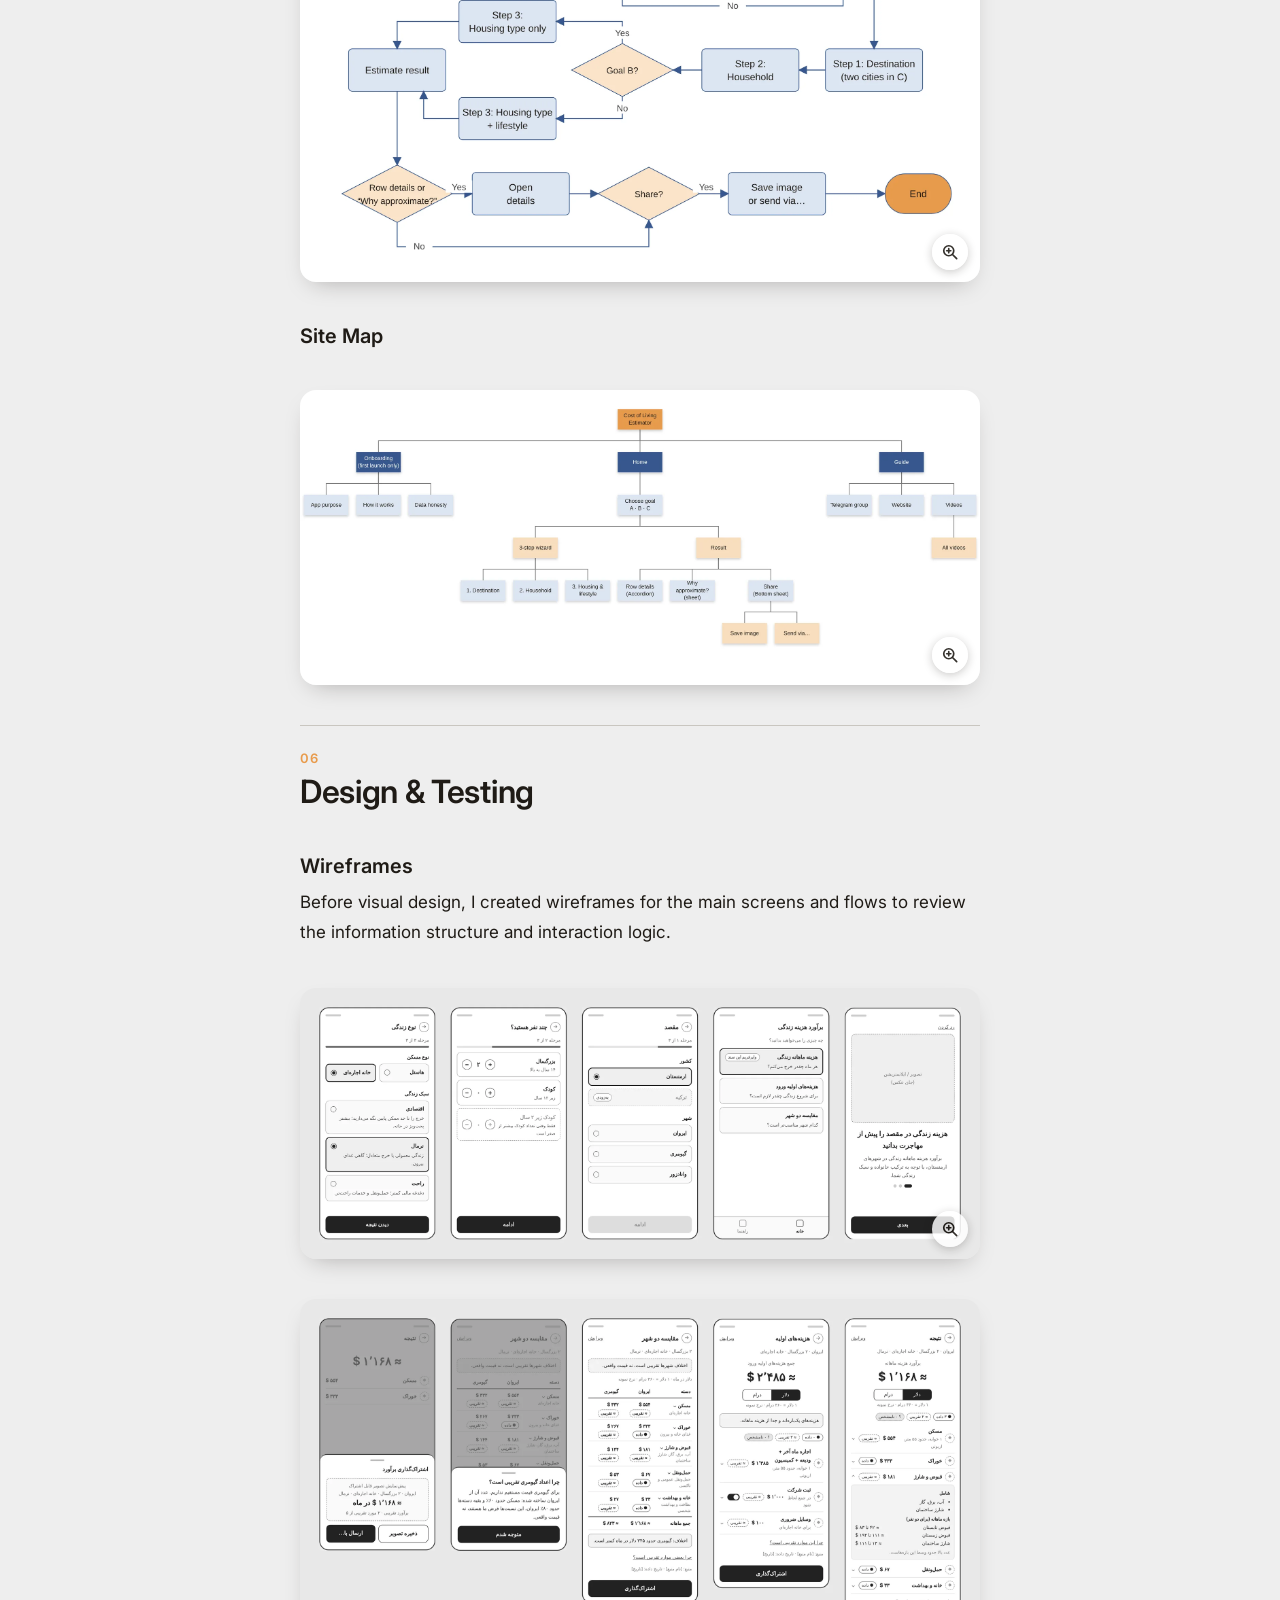
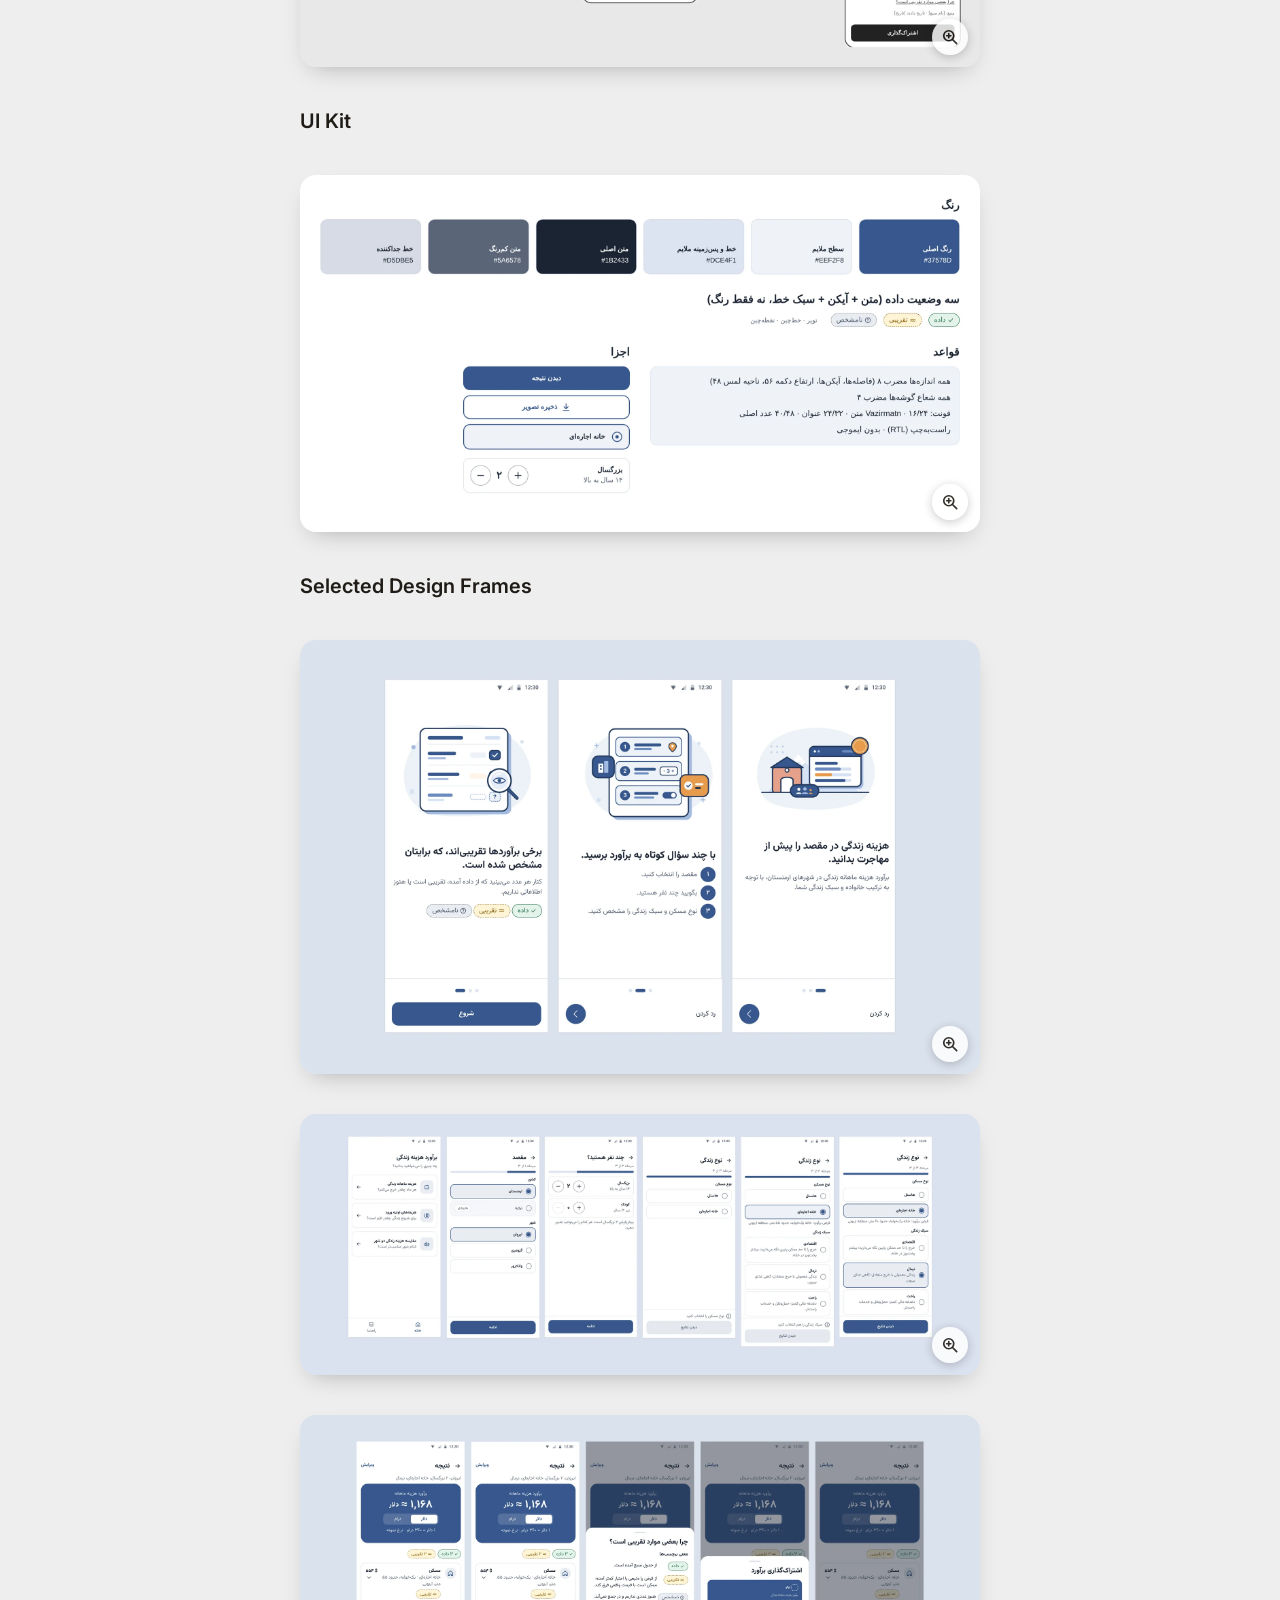
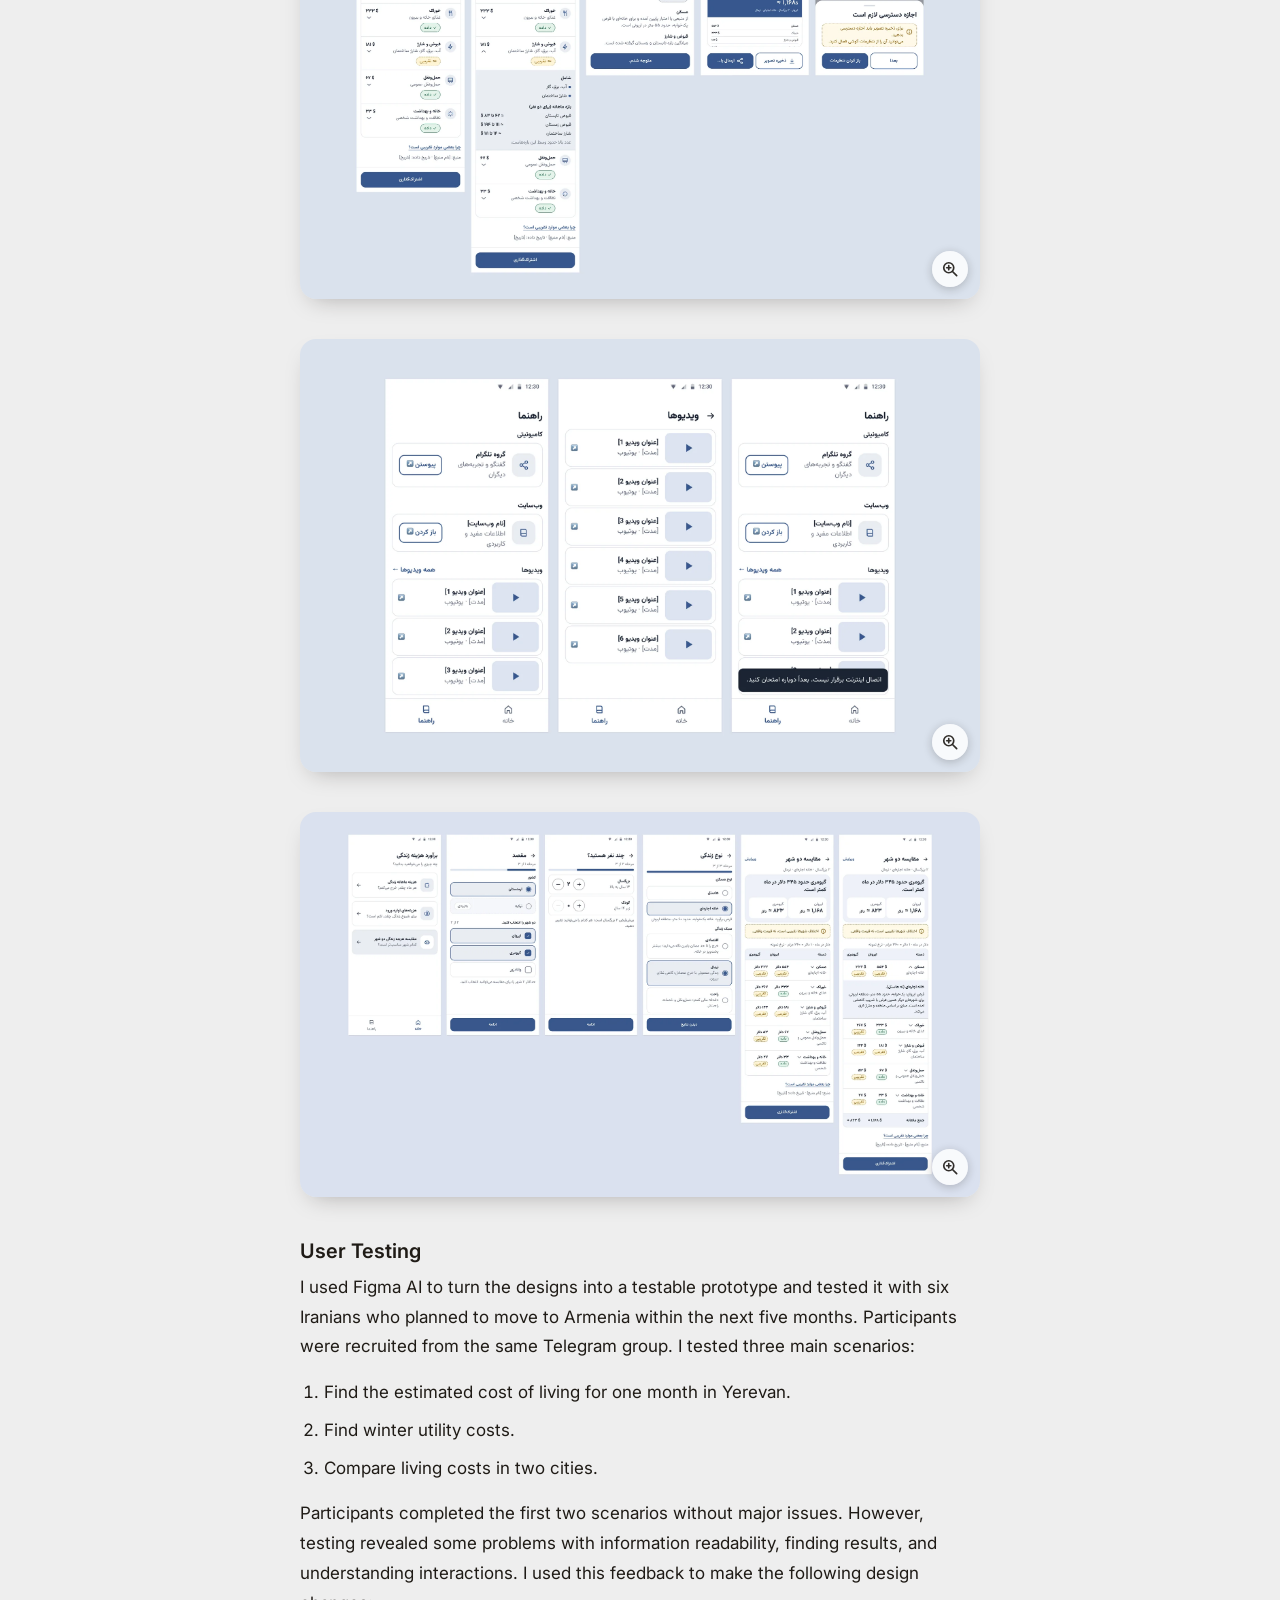
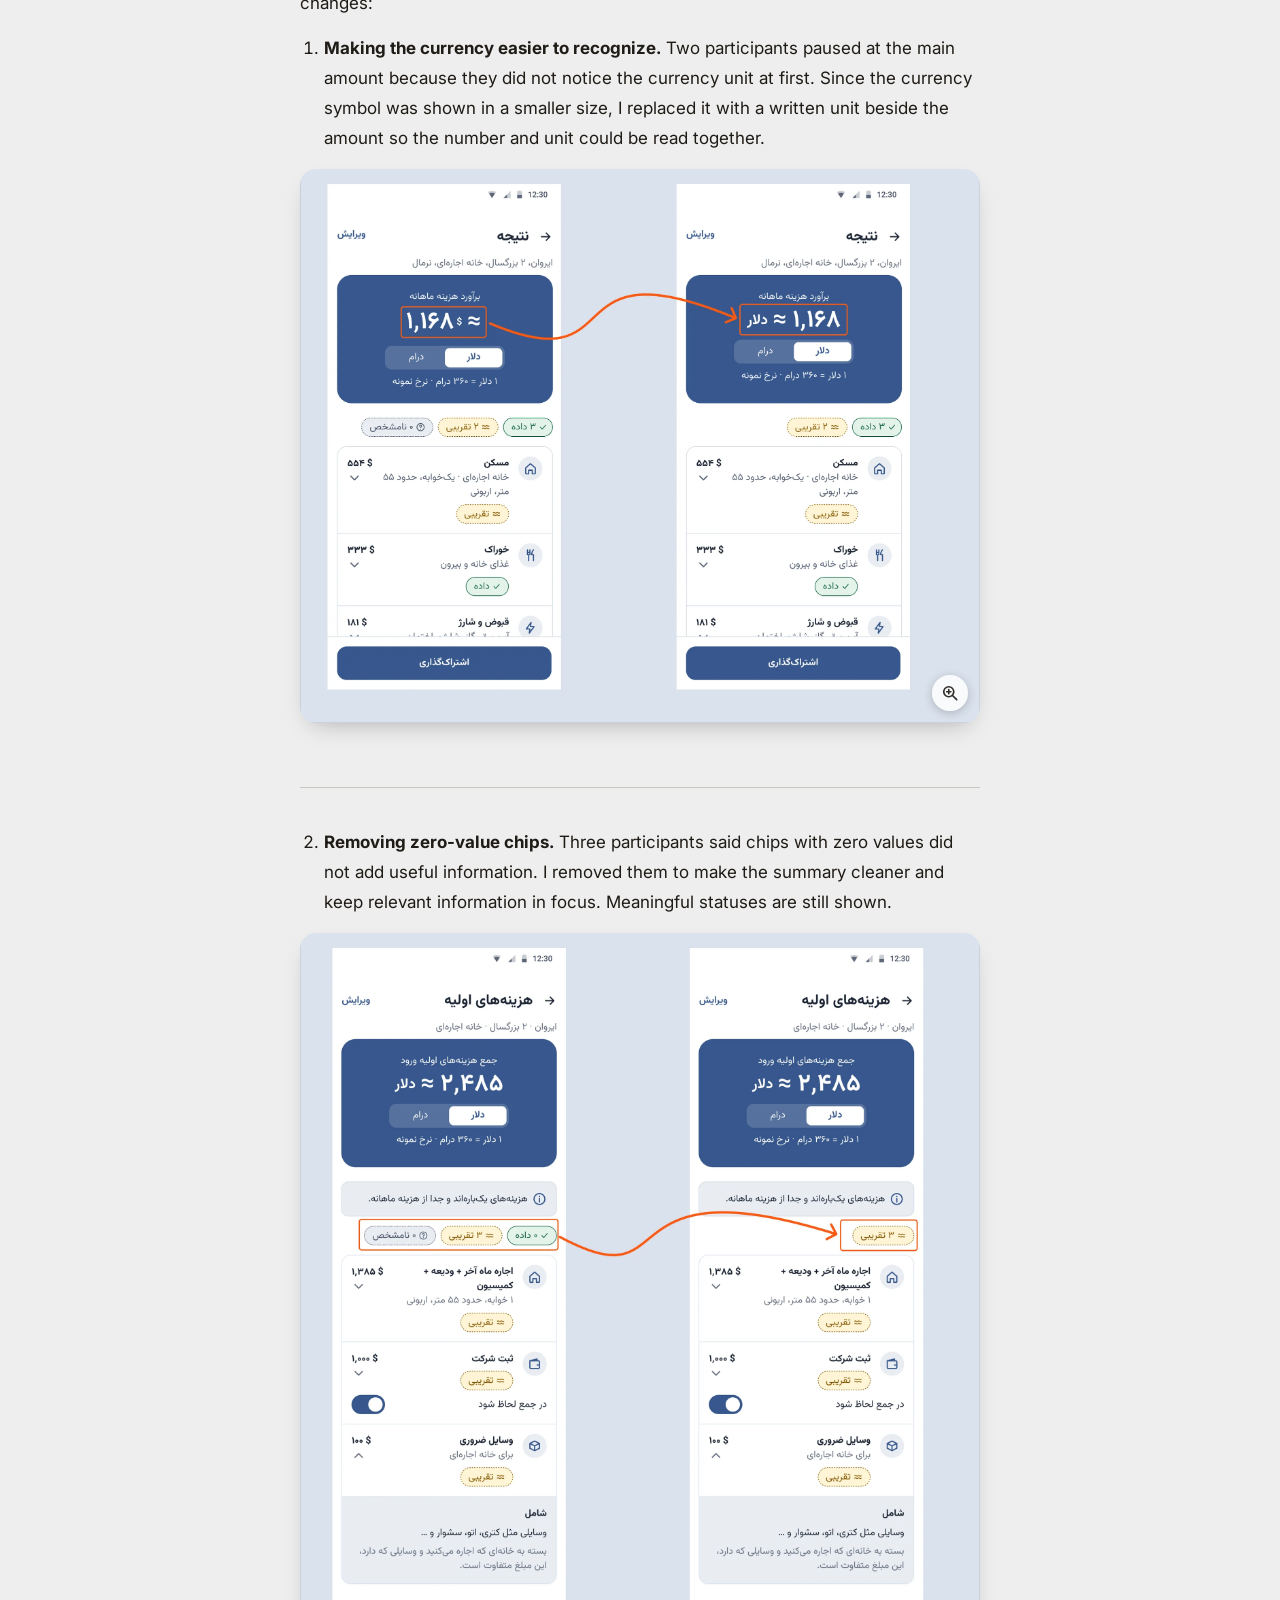
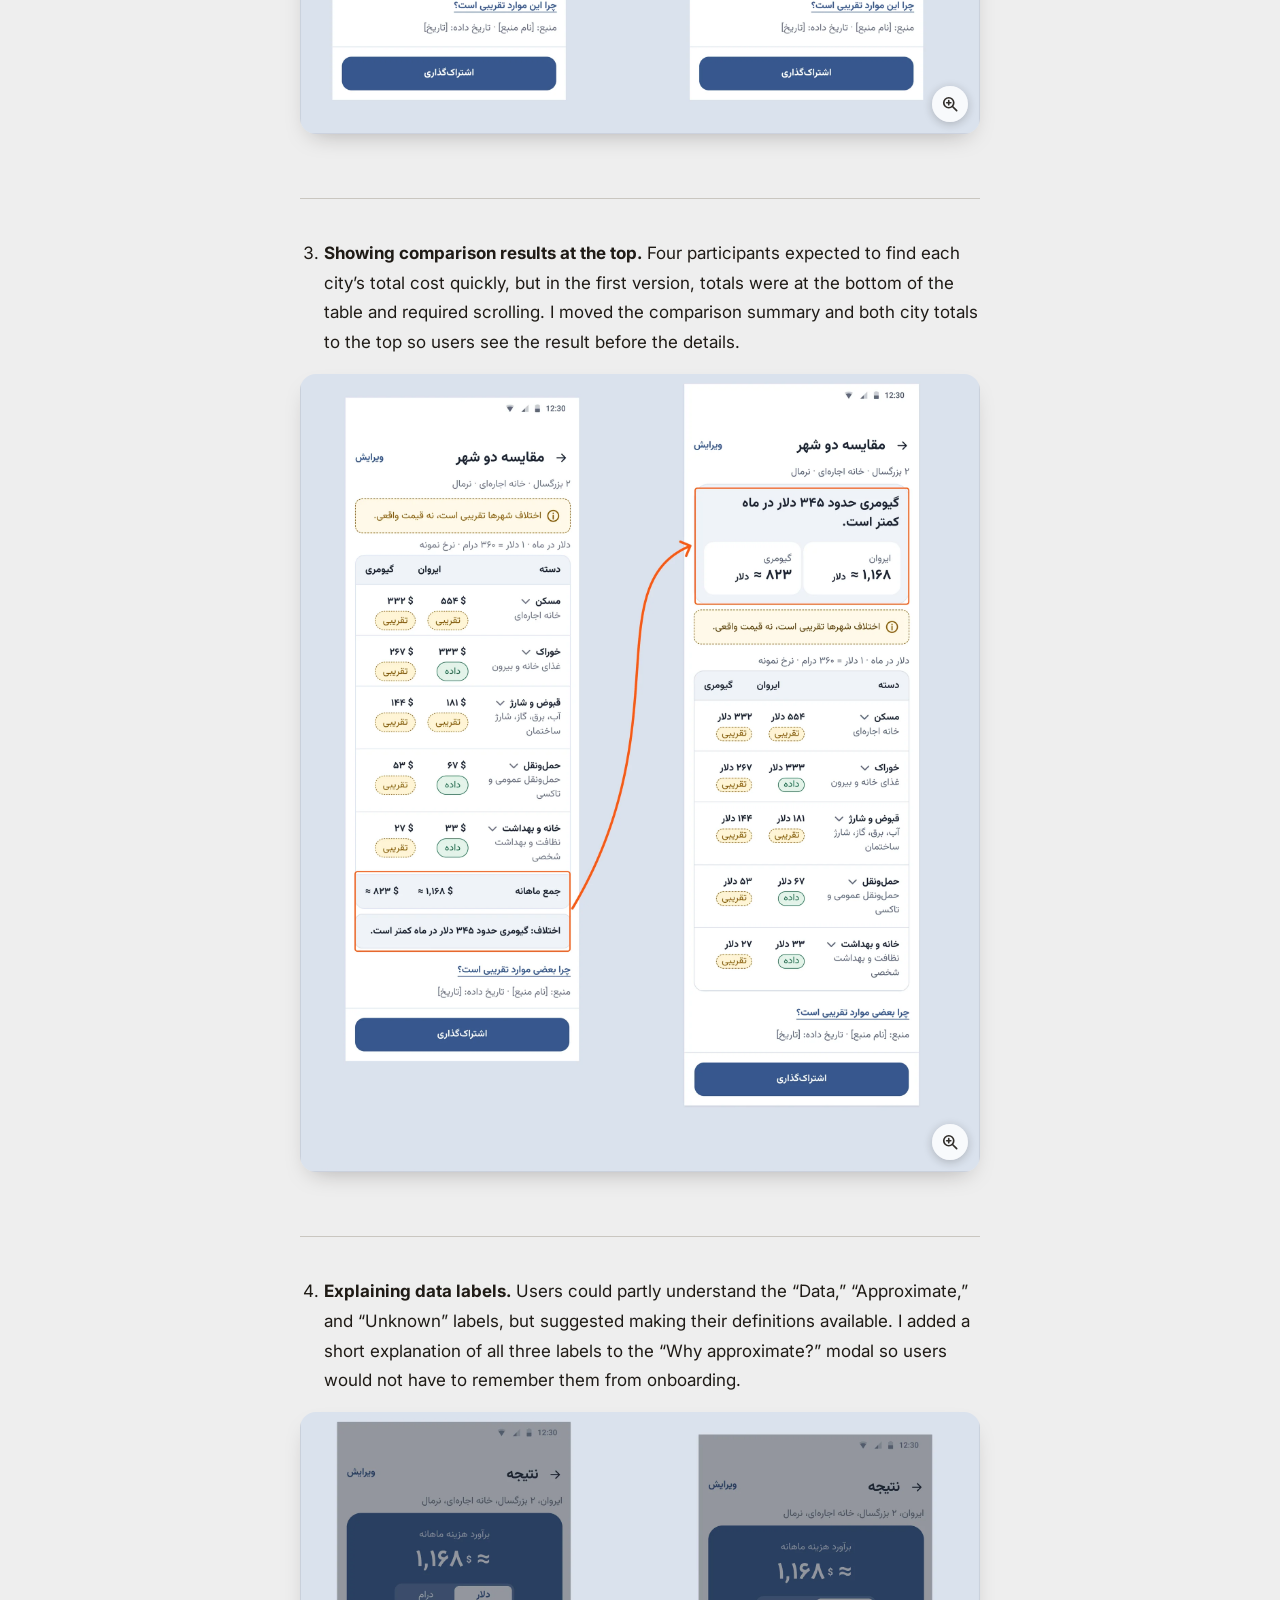
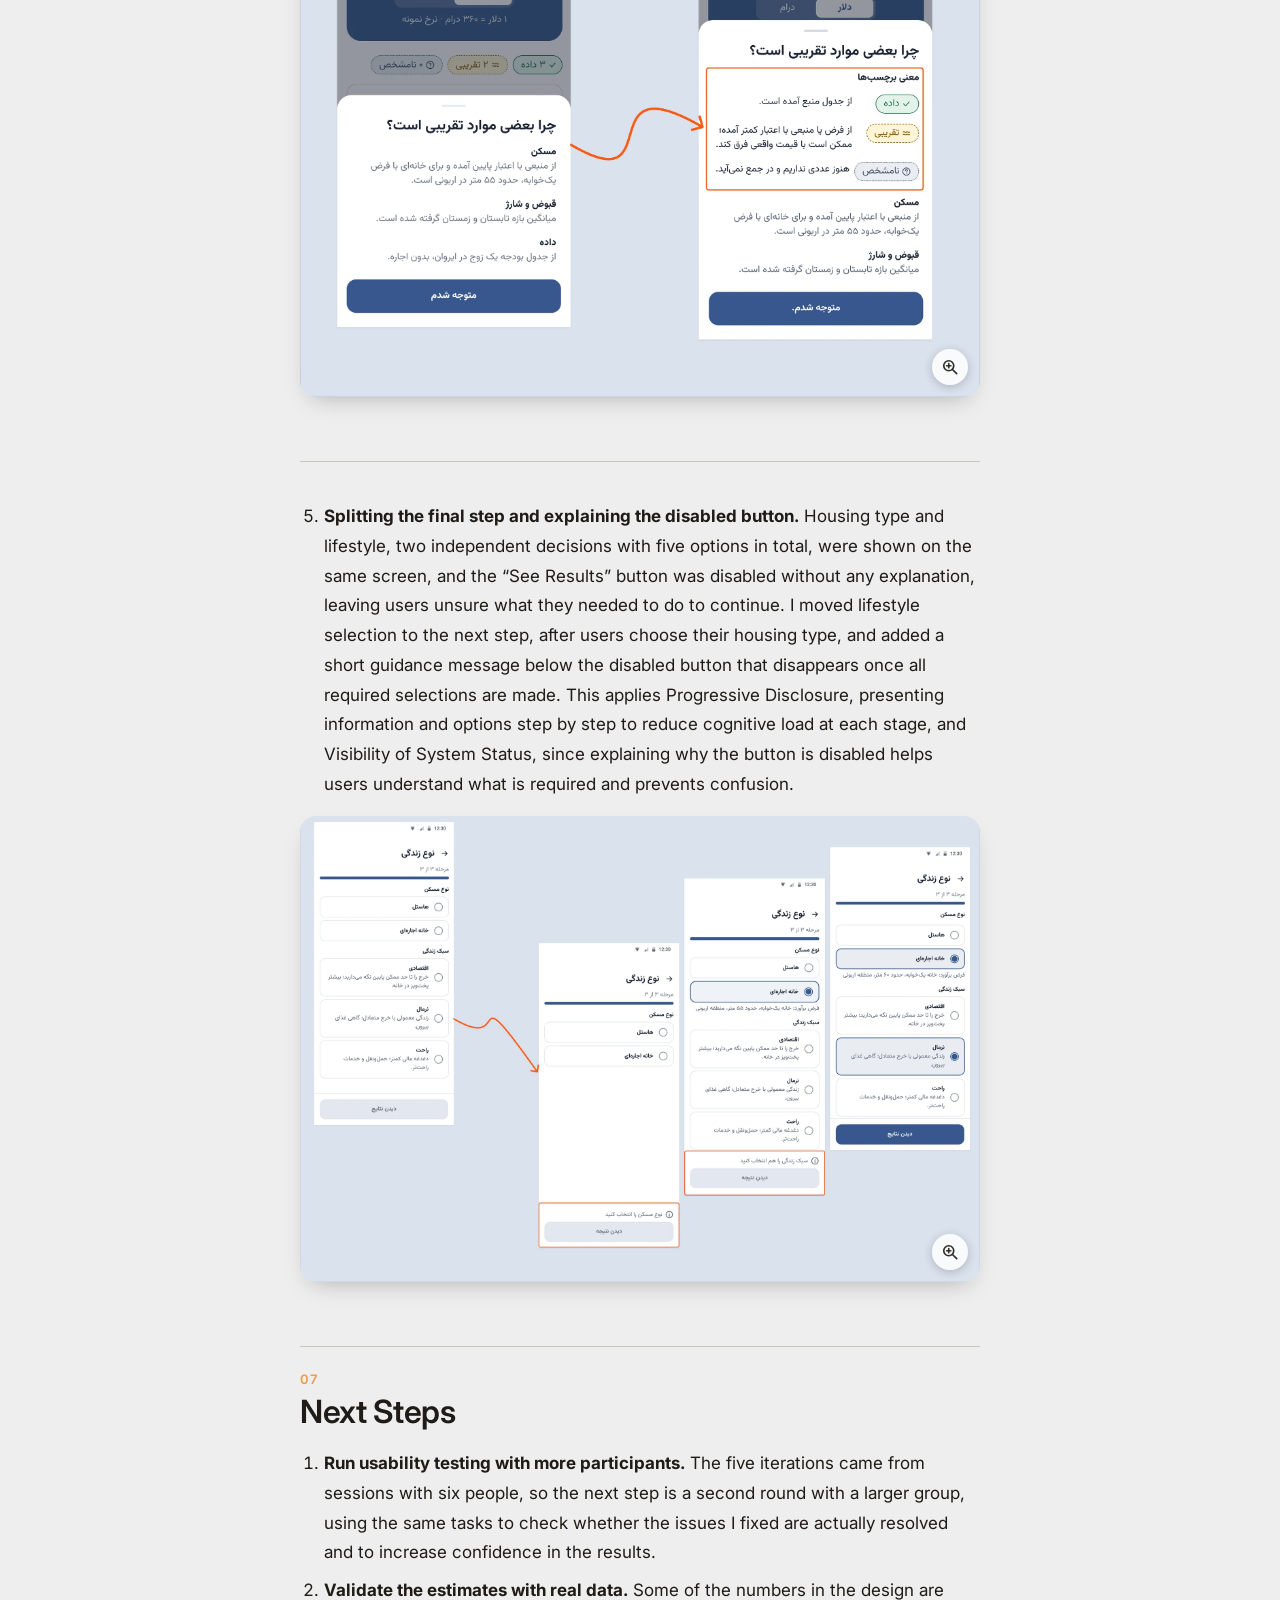
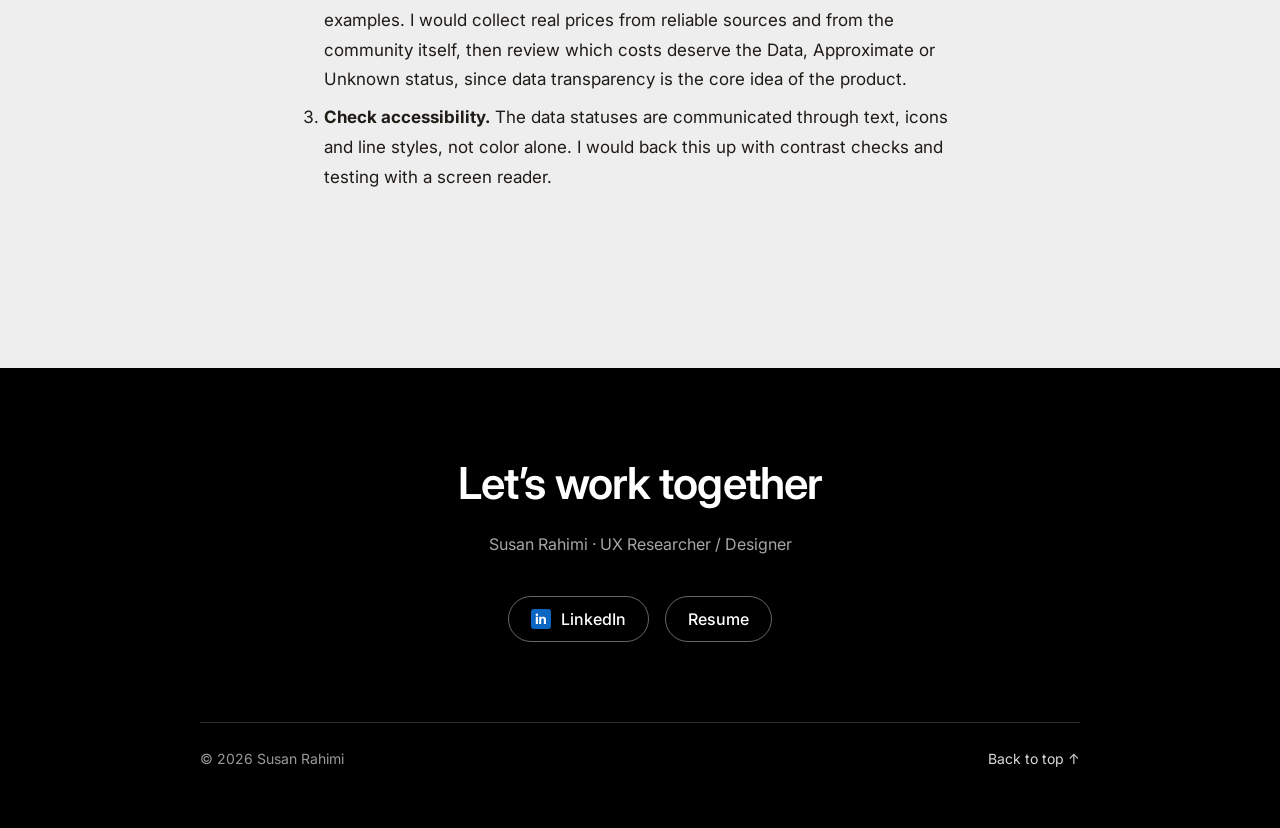
==== commit 217322d9: "Add files via upload" ====
--- a/projects/cost-of-living-estimator.html
+++ b/projects/cost-of-living-estimator.html
@@ -10,7 +10,21 @@
 <link crossorigin="" href="https://fonts.gstatic.com" rel="preconnect"/>
 <link href="https://fonts.googleapis.com/css2?family=Inter:wght@400;500;600&amp;family=Vazirmatn:wght@400;500;600&amp;display=swap" rel="stylesheet"/>
 <link href="../css/project.css" rel="stylesheet"/>
-<link href="../css/case-extra.css" rel="stylesheet"/>
+<style>
+/* Extra styles for the Cost of Living case study (blockquotes and the categories table). Load after project.css. */
+.theme-cost{--accent:#37578D}
+.theme-cost .prose blockquote{margin:0 0 var(--s2);padding:var(--s2) var(--s3);background:#fff;border-left:4px solid var(--accent);border-radius:0 12px 12px 0;font-weight:500}
+.theme-cost .table-wrap{max-width:680px;margin:var(--s3) auto;overflow-x:auto}
+.theme-cost table{width:100%;border-collapse:collapse;background:#fff;border-radius:12px;overflow:hidden;font-size:var(--fs-small)}
+.theme-cost th,.theme-cost td{padding:12px var(--s2);text-align:left;border-bottom:1px solid var(--line);vertical-align:top}
+.theme-cost th{background:#e3e2df;font-weight:600}
+/* Secondary brand color #E89B4C */
+.theme-cost{--accent-2:#E89B4C}
+.theme-cost .prose h2::before{color:var(--accent-2)}
+.theme-cost .summary dt::before{content:"";display:inline-block;width:18px;height:3px;margin-inline-end:8px;vertical-align:middle;background:var(--accent-2)}
+.theme-cost .prose blockquote{border-color:var(--accent-2)}
+.theme-cost th{border-bottom:3px solid var(--accent-2)}
+</style>
 </head>
 <body class="theme-cost" id="top">
 <header class="site-header">
